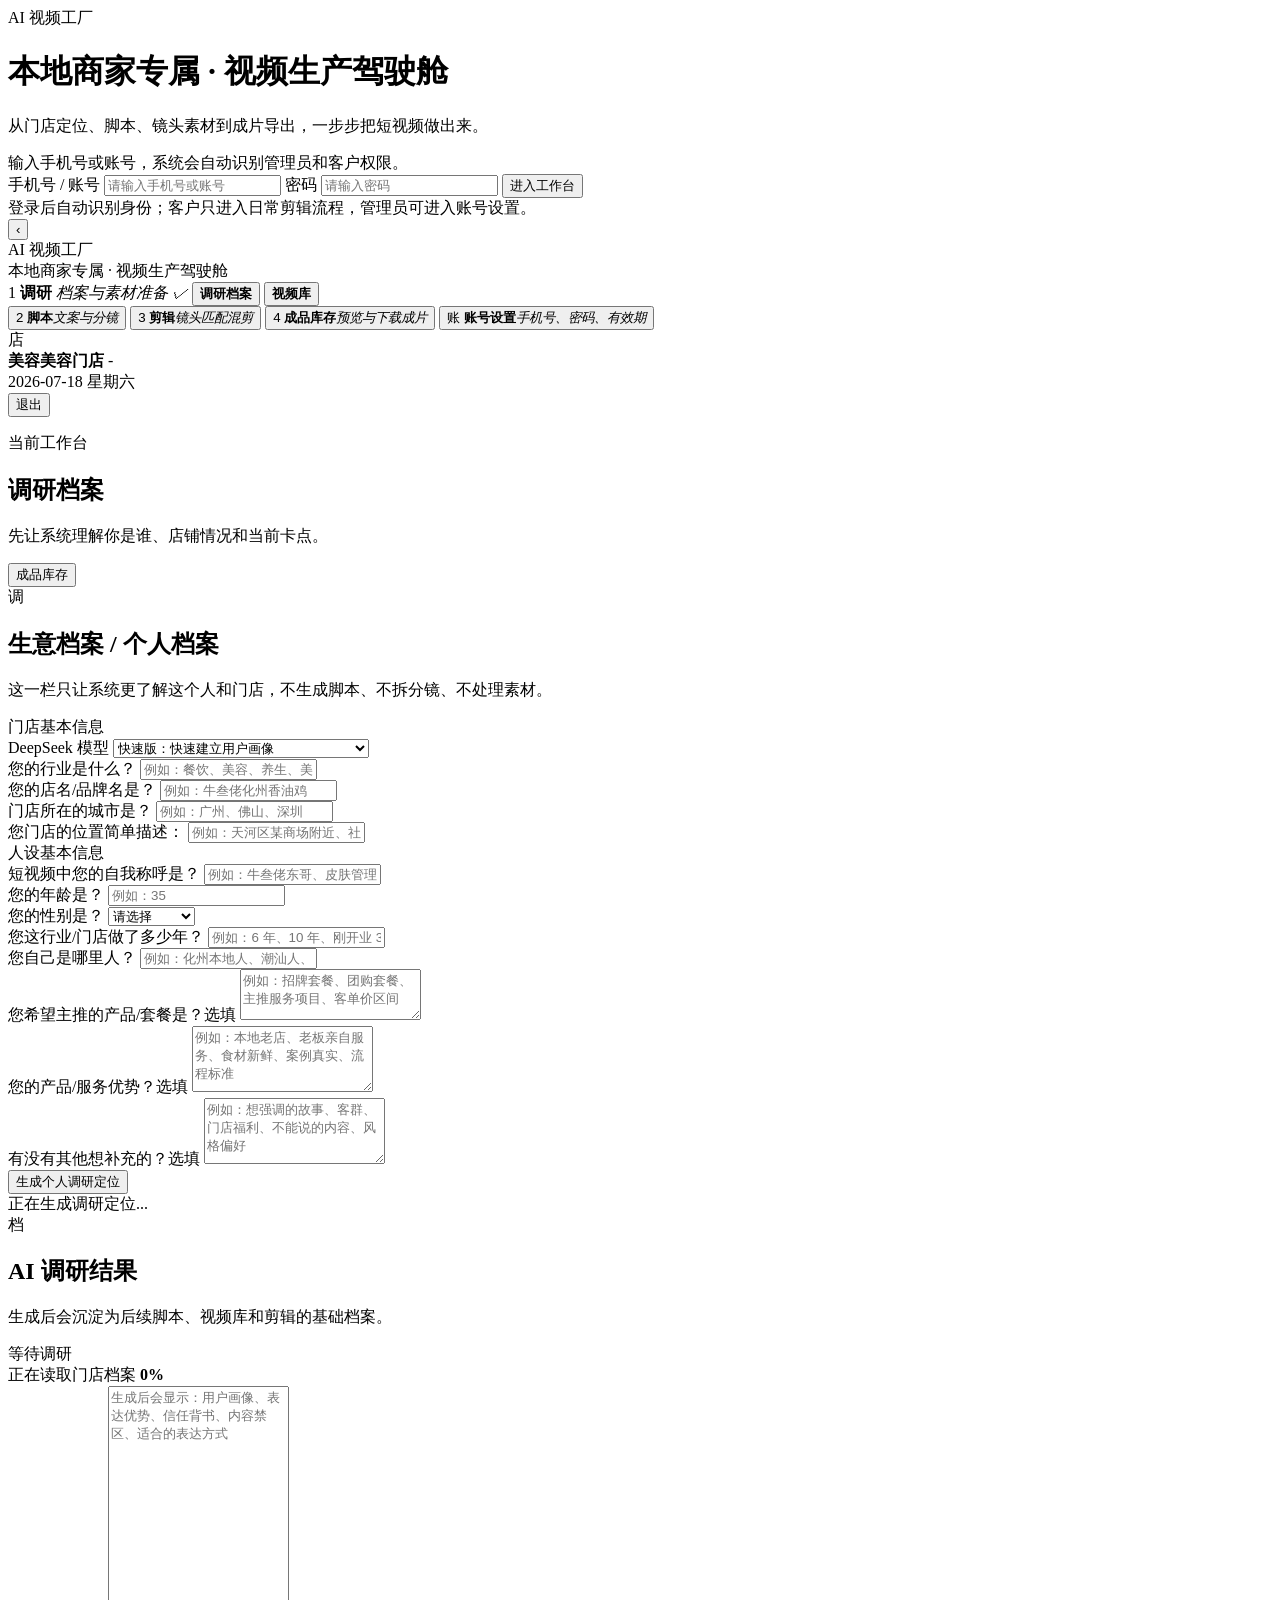
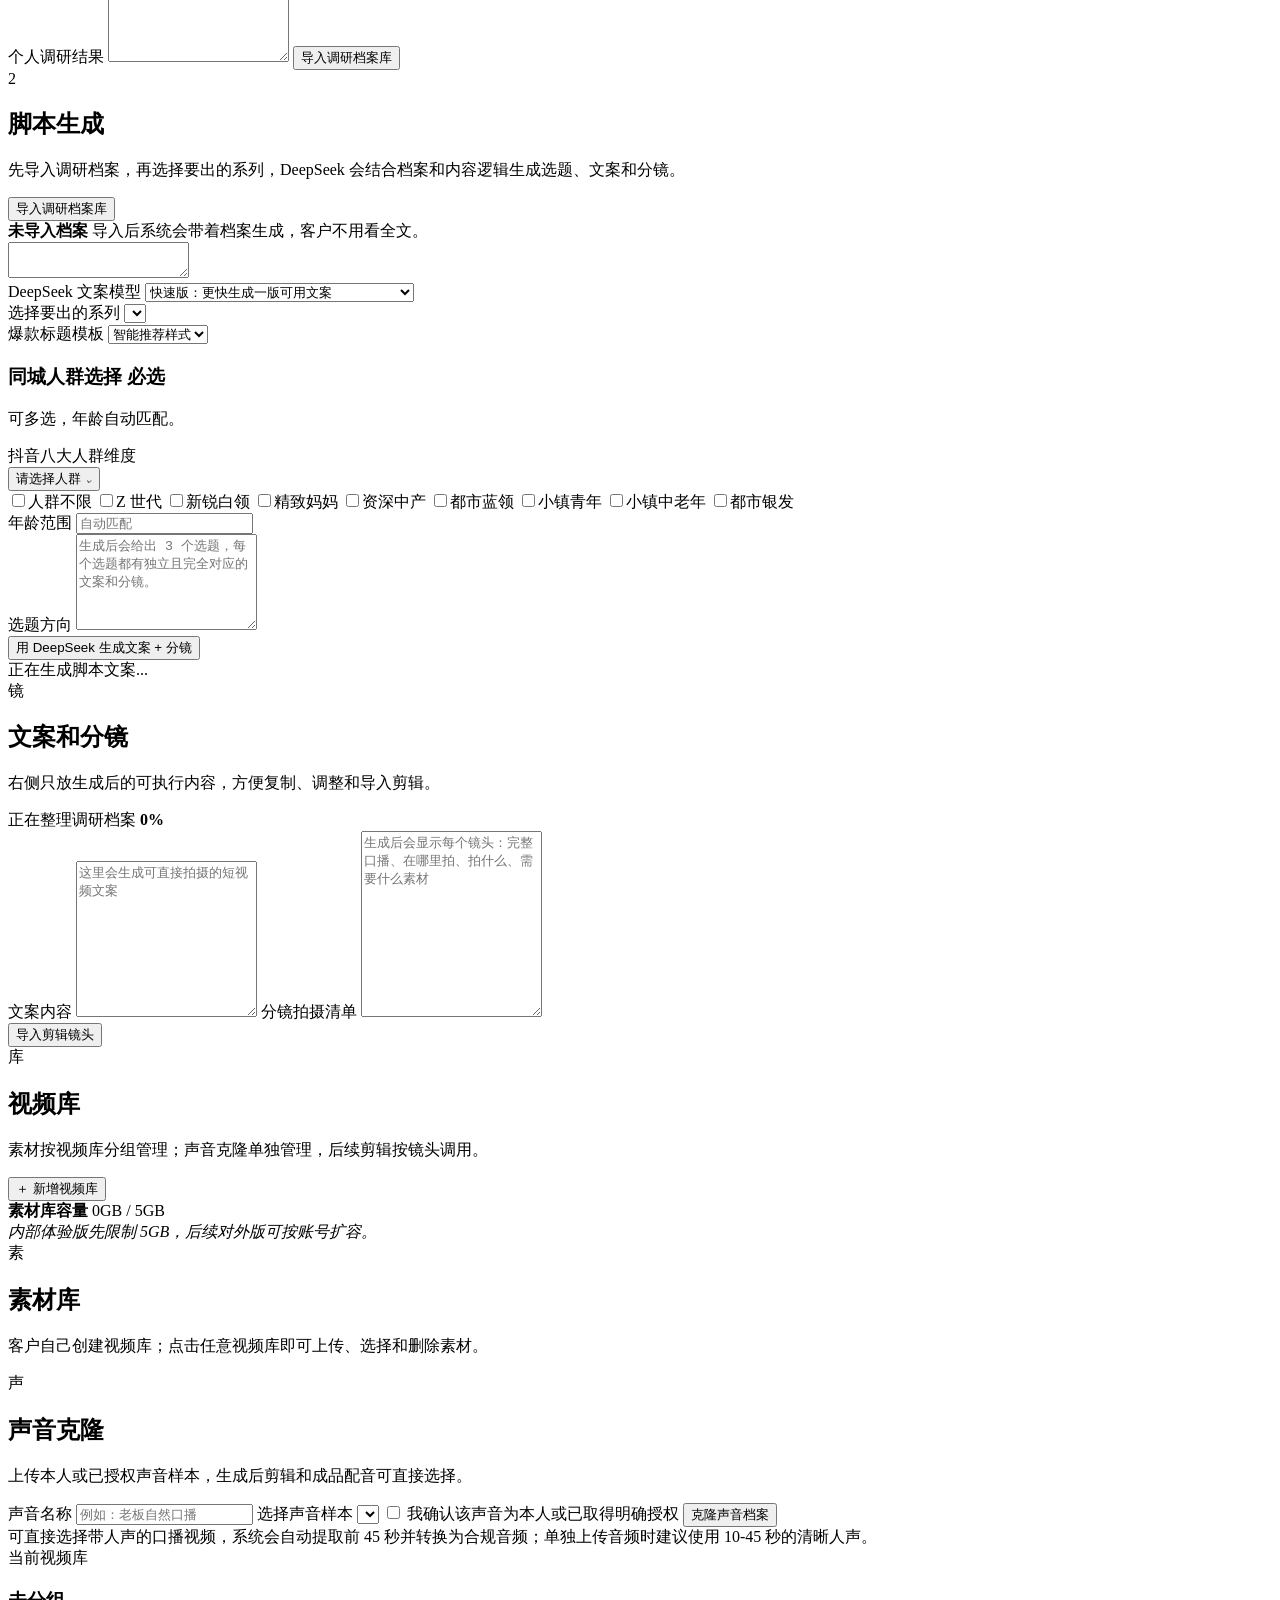
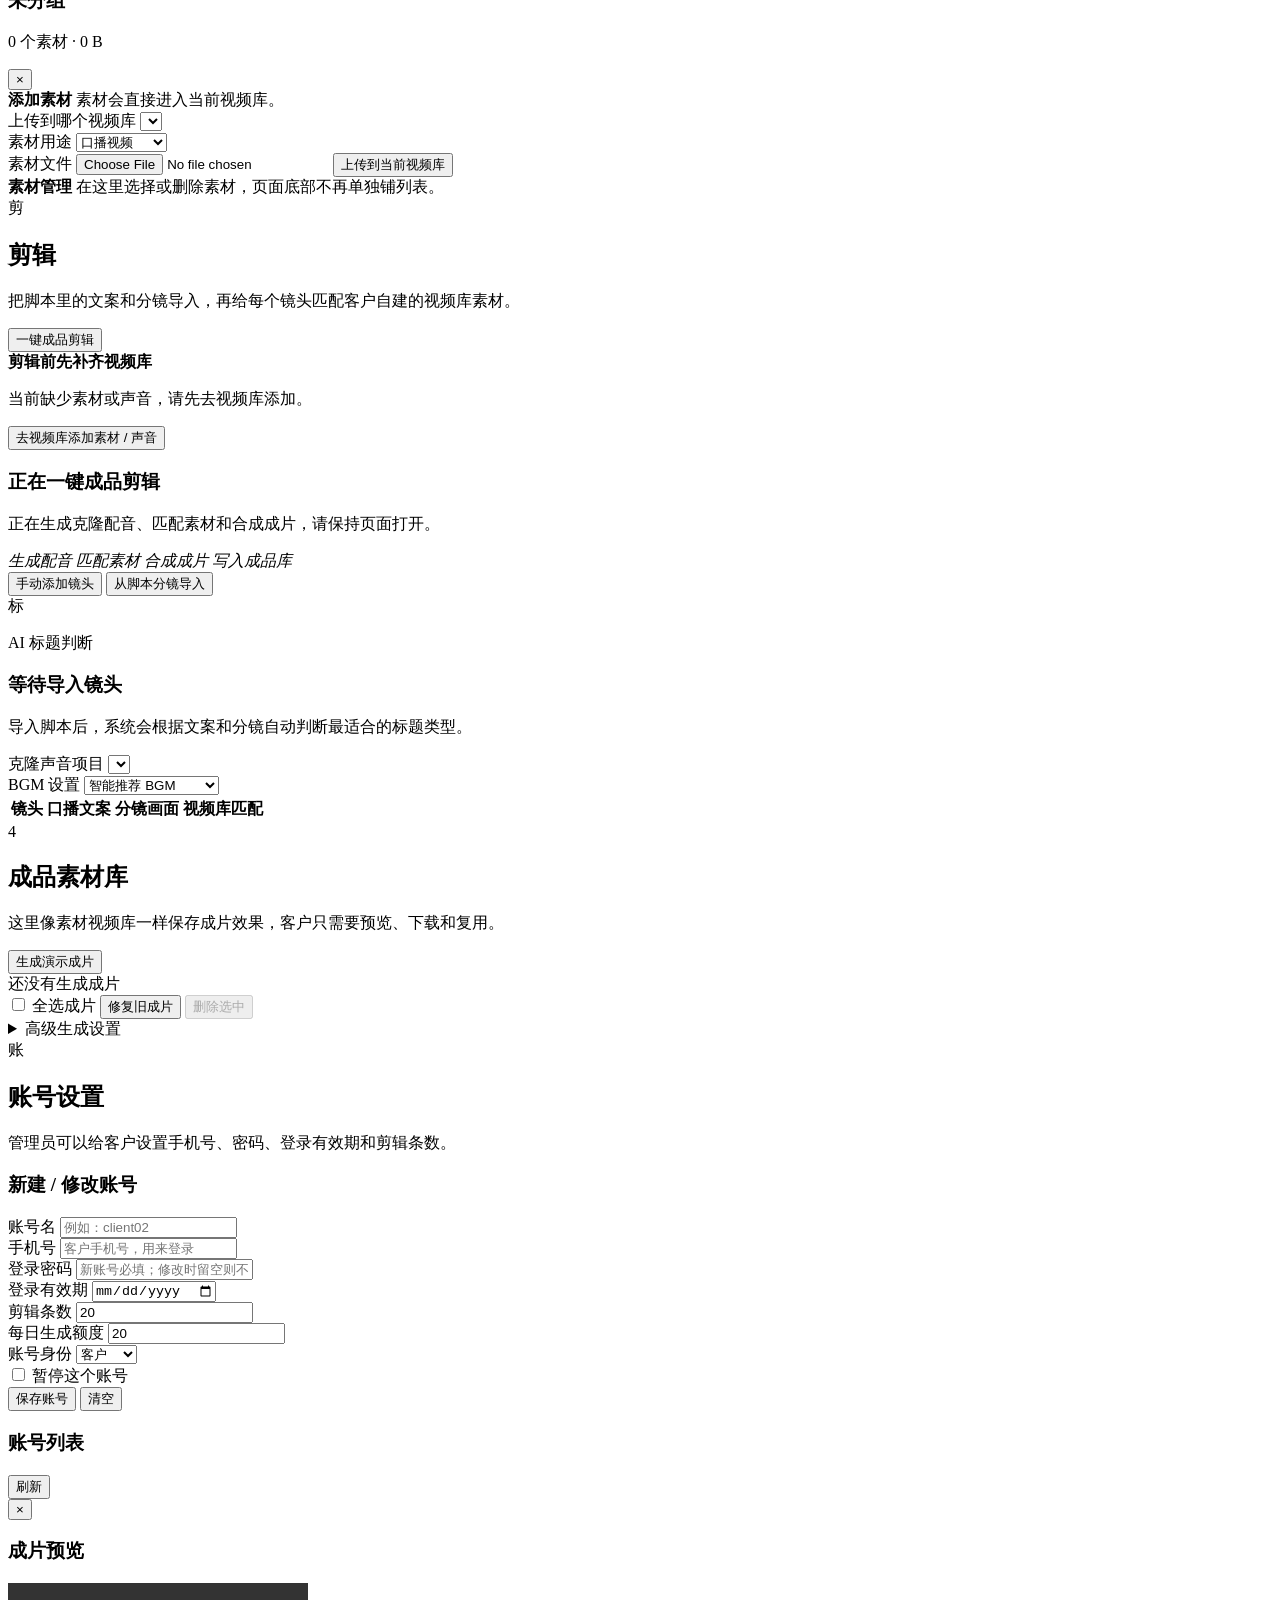
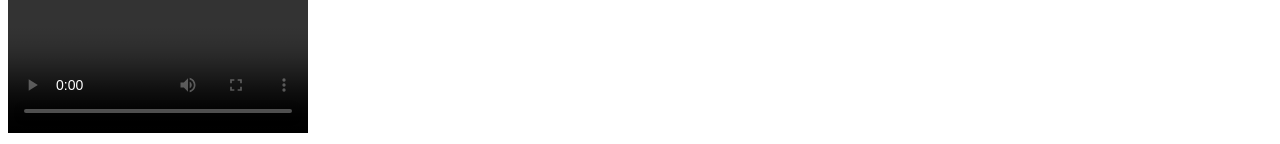
==== ai-video/index.html @ e6fe5979 "Move AI video tool to subfolder" ====
<!doctype html>
<html lang="zh-CN">
<head>
  <meta charset="utf-8" />
  <meta name="viewport" content="width=device-width, initial-scale=1" />
  <title>AI 视频工厂</title>
  <link rel="stylesheet" href="styles.css?v=20260729-content-flow-v1" />
</head>
<body>
  <div id="loginView" class="login-shell">
    <div class="login-art">
      <div class="login-card">
        <div class="brand-mark">AI 视频工厂</div>
        <h1>本地商家专属 · 视频生产驾驶舱</h1>
        <p>从门店定位、脚本、镜头素材到成片导出，一步步把短视频做出来。</p>
        <div class="login-role-note" id="loginRoleNote">输入手机号或账号，系统会自动识别管理员和客户权限。</div>
        <label>手机号 / 账号</label>
        <input id="loginUsername" autocomplete="off" placeholder="请输入手机号或账号" />
        <label>密码</label>
        <input id="loginPassword" type="password" autocomplete="off" placeholder="请输入密码" />
        <button id="loginBtn" class="primary full">进入工作台</button>
        <div id="loginError" class="error"></div>
        <div class="hint">登录后自动识别身份；客户只进入日常剪辑流程，管理员可进入账号设置。</div>
      </div>
    </div>
  </div>

  <div id="appView" class="app hidden">
    <aside class="sidebar" id="sidebar">
      <button id="sidebarToggle" class="sidebar-toggle" type="button" aria-label="收起侧边栏" aria-expanded="true">‹</button>
      <div class="brand-block">
        <div class="logo">AI 视频工厂</div>
        <div class="sub">本地商家专属 · 视频生产驾驶舱</div>
      </div>

      <nav class="side-flow">
        <div class="nav nav-combo active" data-tabs="researchTab libraryTab" title="调研与视频库">
          <span class="step-dot">1</span>
          <span class="nav-copy">
            <strong>调研</strong>
            <em>档案与素材准备</em>
          </span>
          <i class="step-check">✓</i>
          <span class="nav-segments" role="group" aria-label="调研阶段入口">
            <button class="nav-segment active" data-tab="researchTab" type="button">
              <b>调研档案</b>
            </button>
            <button class="nav-segment" data-tab="libraryTab" type="button">
              <b>视频库</b>
            </button>
          </span>
        </div>
        <button class="nav" data-tab="scriptTab" title="脚本生成">
          <span class="step-dot">2</span>
          <span class="nav-copy"><strong>脚本</strong><em>文案与分镜</em></span>
        </button>
        <button class="nav" data-tab="editorTab" title="剪辑">
          <span class="step-dot">3</span>
          <span class="nav-copy"><strong>剪辑</strong><em>镜头匹配混剪</em></span>
        </button>
        <button class="nav" data-tab="exportTab" title="成品库存">
          <span class="step-dot">4</span>
          <span class="nav-copy"><strong>成品库存</strong><em>预览与下载成片</em></span>
        </button>
        <button class="nav account-nav" data-tab="accountTab" title="账号设置">
          <span class="step-dot">账</span>
          <span class="nav-copy"><strong>账号设置</strong><em>手机号、密码、有效期</em></span>
        </button>
      </nav>

      <div class="store-card">
        <div class="store-icon">店</div>
        <div class="store-copy">
          <strong>美容美容门店</strong>
          <span id="accountName">-</span>
        </div>
      </div>
      <div class="today">2026-07-18 星期六</div>
      <button id="logoutBtn" class="ghost small">退出</button>
    </aside>

    <main class="main">
      <header class="topbar">
        <div>
          <p class="eyebrow">当前工作台</p>
          <h2 id="workspaceTitle">调研档案</h2>
          <p id="workspaceSubtitle" class="workspace-subtitle">先让系统理解你是谁、店铺情况和当前卡点。</p>
        </div>
        <button id="topExportBtn" class="outline-cta hidden">成品库存</button>
      </header>

      <section id="researchTab" class="tab active">
        <section class="dossier-grid">
          <div class="panel dossier-panel">
            <div class="panel-head">
              <span class="num">调</span>
              <div>
                <h2>生意档案 / 个人档案</h2>
                <p>这一栏只让系统更了解这个人和门店，不生成脚本、不拆分镜、不处理素材。</p>
              </div>
            </div>
            <div class="dossier-section-title">门店基本信息</div>
            <div class="form-row single-first">
              <div>
                <label>DeepSeek 模型</label>
                <select id="modelMode">
                  <option value="fast">快速版：快速建立用户画像</option>
                  <option value="thinking">思考版：深度分析人设、卡点和表达方向</option>
                </select>
              </div>
            </div>
            <div class="form-row">
              <div>
                <label>您的行业是什么？</label>
                <input id="storeIndustry" required placeholder="例如：餐饮、美容、养生、美甲美睫、酒旅" />
              </div>
              <div>
                <label>您的店名/品牌名是？</label>
                <input id="brandName" required placeholder="例如：牛叁佬化州香油鸡" />
              </div>
            </div>
            <div class="form-row">
              <div>
                <label>门店所在的城市是？</label>
                <input id="storeCity" required placeholder="例如：广州、佛山、深圳" />
              </div>
              <div>
                <label>您门店的位置简单描述：</label>
                <input id="storeLocation" required placeholder="例如：天河区某商场附近、社区底商、写字楼楼下" />
              </div>
            </div>
            <div class="dossier-section-title">人设基本信息</div>
            <div class="form-row">
              <div>
                <label>短视频中您的自我称呼是？</label>
                <input id="personaName" required placeholder="例如：牛叁佬东哥、皮肤管理小敏、老板娘阿芳" />
              </div>
              <div>
                <label>您的年龄是？</label>
                <input id="personaAge" required placeholder="例如：35" />
              </div>
            </div>
            <div class="form-row">
              <div>
                <label>您的性别是？</label>
                <select id="personaGender" required>
                  <option value="">请选择</option>
                  <option>男士</option>
                  <option>女士</option>
                  <option>不强调性别</option>
                </select>
              </div>
              <div>
                <label>您这行业/门店做了多少年？</label>
                <input id="businessYears" required placeholder="例如：6 年、10 年、刚开业 3 个月" />
              </div>
            </div>
            <div class="form-row">
              <div>
                <label>您自己是哪里人？</label>
                <input id="hometown" required placeholder="例如：化州本地人、潮汕人、湖南人" />
              </div>
              <div>
                <label>您希望主推的产品/套餐是？<span class="optional">选填</span></label>
                <textarea id="mainProduct" rows="3" placeholder="例如：招牌套餐、团购套餐、主推服务项目、客单价区间"></textarea>
              </div>
            </div>
            <div class="form-row">
              <div>
                <label>您的产品/服务优势？<span class="optional">选填</span></label>
                <textarea id="serviceAdvantage" rows="4" placeholder="例如：本地老店、老板亲自服务、食材新鲜、案例真实、流程标准"></textarea>
              </div>
              <div>
                <label>有没有其他想补充的？<span class="optional">选填</span></label>
                <textarea id="extraInfo" rows="4" placeholder="例如：想强调的故事、客群、门店福利、不能说的内容、风格偏好"></textarea>
              </div>
            </div>
            <button id="researchBtn" class="primary">生成个人调研定位</button>
            <div id="researchLoading" class="loading-line hidden"><span class="spinner"></span><span id="researchLoadingText">正在生成调研定位...</span></div>
          </div>
          <aside class="panel dossier-result-panel">
            <div class="panel-head">
              <span class="num">档</span>
              <div>
                <h2>AI 调研结果</h2>
                <p>生成后会沉淀为后续脚本、视频库和剪辑的基础档案。</p>
              </div>
            </div>
            <div id="modelBadge" class="model-badge">等待调研</div>
            <div id="researchProgress" class="generation-progress hidden" aria-live="polite">
              <div class="progress-head">
                <span id="researchProgressStep">正在读取门店档案</span>
                <strong id="researchProgressPercent">0%</strong>
              </div>
              <div class="progress-track"><div id="researchProgressBar" class="progress-bar"></div></div>
              <div id="researchProgressSteps" class="progress-steps"></div>
            </div>
            <label>个人调研结果</label>
            <textarea id="resultStrategy" rows="18" placeholder="生成后会显示：用户画像、表达优势、信任背书、内容禁区、适合的表达方式"></textarea>
            <button id="toScriptBtn" class="secondary">导入调研档案库</button>
          </aside>
        </section>
      </section>

      <section id="scriptTab" class="tab">
        <div class="workspace-grid script-workspace">
          <div class="panel script-config-panel">
            <div class="panel-head">
              <span class="num">2</span>
              <div>
                <h2>脚本生成</h2>
                <p>先导入调研档案，再选择要出的系列，DeepSeek 会结合档案和内容逻辑生成选题、文案和分镜。</p>
              </div>
            </div>
            <div class="dossier-mini">
              <button id="importDossierBtn" class="secondary">导入调研档案库</button>
              <div>
                <strong id="scriptDossierState">未导入档案</strong>
                <span>导入后系统会带着档案生成，客户不用看全文。</span>
              </div>
            </div>
            <textarea id="scriptDossier" class="hidden" readonly></textarea>
            <div class="form-row">
              <div>
                <label>DeepSeek 文案模型</label>
                <select id="scriptModelMode">
                  <option value="fast">快速版：更快生成一版可用文案</option>
                  <option value="thinking">思考版：深度思考人群、人性点和破圈选题</option>
                </select>
              </div>
              <div>
                <label>选择要出的系列</label>
                <select id="templateSelect"></select>
              </div>
            </div>
            <label>爆款标题模板</label>
            <select id="scriptTitleStyle">
              <option>智能推荐样式</option>
              <option>痛点钩子标题</option>
              <option>反差悬念标题</option>
              <option>数字清单标题</option>
              <option>同城场景标题</option>
              <option>避坑提醒标题</option>
              <option>结果承诺标题</option>
              <option>真实测评标题</option>
              <option>团购成交标题</option>
            </select>
            <p id="scriptTitleTemplateHint" class="field-hint title-template-hint"></p>
            <div class="template-tabs" id="templateTabs"></div>
            <div id="templatePreview" class="template-preview"></div>
            <div id="localTargetPanel" class="conditional-panel hidden">
              <h3>同城人群选择 <span class="optional">必选</span></h3>
              <p class="muted compact-hint">可多选，年龄自动匹配。</p>
              <div class="form-row">
                <div>
                  <label>抖音八大人群维度</label>
                  <input id="localAudienceSegment" type="hidden" />
                  <div id="localAudienceSelect" class="multi-select">
                    <button id="localAudienceToggle" class="multi-select-toggle" type="button" aria-expanded="false">
                      <span id="localAudienceSummary">请选择人群</span>
                      <i>⌄</i>
                    </button>
                    <div id="localAudienceSegmentGroup" class="multi-choice-grid multi-select-menu hidden">
                      <label class="choice-chip"><input type="checkbox" name="localAudienceSegmentOption" value="人群不限" />人群不限</label>
                      <label class="choice-chip"><input type="checkbox" name="localAudienceSegmentOption" value="Z 世代" />Z 世代</label>
                      <label class="choice-chip"><input type="checkbox" name="localAudienceSegmentOption" value="新锐白领" />新锐白领</label>
                      <label class="choice-chip"><input type="checkbox" name="localAudienceSegmentOption" value="精致妈妈" />精致妈妈</label>
                      <label class="choice-chip"><input type="checkbox" name="localAudienceSegmentOption" value="资深中产" />资深中产</label>
                      <label class="choice-chip"><input type="checkbox" name="localAudienceSegmentOption" value="都市蓝领" />都市蓝领</label>
                      <label class="choice-chip"><input type="checkbox" name="localAudienceSegmentOption" value="小镇青年" />小镇青年</label>
                      <label class="choice-chip"><input type="checkbox" name="localAudienceSegmentOption" value="小镇中老年" />小镇中老年</label>
                      <label class="choice-chip"><input type="checkbox" name="localAudienceSegmentOption" value="都市银发" />都市银发</label>
                    </div>
                  </div>
                </div>
                <div>
                  <label>年龄范围</label>
                  <input id="localAgeRange" readonly placeholder="自动匹配" />
                </div>
              </div>
            </div>
            <label>选题方向</label>
            <textarea id="scriptTopicIdeas" rows="6" readonly placeholder="生成后会给出 3 个选题，每个选题都有独立且完全对应的文案和分镜。"></textarea>
            <input id="resultTitle" type="hidden" />
            <input id="resultTags" type="hidden" />
            <div class="button-row">
              <button id="scriptBtn" class="primary">用 DeepSeek 生成文案 + 分镜</button>
            </div>
            <div id="scriptLoading" class="loading-line hidden"><span class="spinner"></span><span id="scriptLoadingText">正在生成脚本文案...</span></div>
          </div>
          <div class="panel script-output-panel">
            <div class="panel-head">
              <span class="num">镜</span>
              <div>
                <h2>文案和分镜</h2>
                <p>右侧只放生成后的可执行内容，方便复制、调整和导入剪辑。</p>
              </div>
              <div id="topicChoiceBar" class="topic-choice-bar hidden" aria-label="选用选题"></div>
            </div>
            <div id="scriptProgressPanel" class="generation-progress hidden" aria-live="polite">
              <div class="progress-head">
                <span id="scriptProgressStep">正在整理调研档案</span>
                <strong id="scriptProgressPercent">0%</strong>
              </div>
              <div class="progress-track"><div id="scriptProgressBar" class="progress-bar"></div></div>
              <div id="scriptProgressSteps" class="progress-steps"></div>
            </div>
            <label>文案内容</label>
            <textarea id="resultScript" rows="10" placeholder="这里会生成可直接拍摄的短视频文案"></textarea>
            <label>分镜拍摄清单</label>
            <textarea id="resultPrompts" rows="12" placeholder="生成后会显示每个镜头：完整口播、在哪里拍、拍什么、需要什么素材"></textarea>
            <div class="button-row">
              <button id="splitShotBtn" class="secondary">导入剪辑镜头</button>
            </div>
          </div>
        </div>
      </section>

      <section id="libraryTab" class="tab">
        <div class="library-shell">
          <div class="library-top-card">
            <div class="panel-head">
              <span class="num">库</span>
              <div>
                <h2>视频库</h2>
                <p>素材按视频库分组管理；声音克隆单独管理，后续剪辑按镜头调用。</p>
              </div>
              <button id="createAssetGroupBtn" class="primary panel-head-action" type="button">＋ 新增视频库</button>
            </div>
            <div class="quota-strip">
              <div>
                <strong>素材库容量</strong>
                <span id="assetQuotaText">0GB / 5GB</span>
              </div>
              <div class="quota-bar"><i id="assetQuotaBar"></i></div>
              <em id="assetQuotaHint">内部体验版先限制 5GB，后续对外版可按账号扩容。</em>
            </div>
          </div>

          <div class="library-two-columns">
            <div class="panel asset-library-panel">
              <div class="section-title compact-title">
                <span class="mini-icon">素</span>
                <div>
                  <h2>素材库</h2>
                  <p>客户自己创建视频库；点击任意视频库即可上传、选择和删除素材。</p>
                </div>
              </div>
              <div id="assetGroupGrid" class="asset-group-grid"></div>
            </div>

            <aside class="panel voice-clone-panel">
              <div class="section-title compact-title">
                <span class="mini-icon">声</span>
                <div>
                  <h2>声音克隆</h2>
                  <p>上传本人或已授权声音样本，生成后剪辑和成品配音可直接选择。</p>
                </div>
              </div>
              <div class="voice-form">
                <label>声音名称</label>
                <input id="voiceName" placeholder="例如：老板自然口播" />
                <label>选择声音样本</label>
                <select id="voiceSampleSelect"></select>
                <label class="checkline">
                  <input id="voiceConsent" type="checkbox" />
                  我确认该声音为本人或已取得明确授权
                </label>
                <button id="createVoiceBtn" class="secondary">克隆声音档案</button>
              </div>
              <div class="voice-tip">
                可直接选择带人声的口播视频，系统会自动提取前 45 秒并转换为合规音频；单独上传音频时建议使用 10-45 秒的清晰人声。
              </div>
              <div id="voiceList" class="voice-list"></div>
            </aside>
          </div>

          <div id="assetGroupModal" class="library-modal hidden" aria-hidden="true">
            <div class="library-modal-backdrop" data-close-asset-modal></div>
            <div class="library-modal-card">
              <div class="library-modal-head">
                <div>
                  <span class="eyebrow">当前视频库</span>
                  <h3 id="assetModalTitle">未分组</h3>
                  <p id="assetModalMeta">0 个素材 · 0 B</p>
                </div>
                <button class="icon-btn" type="button" data-close-asset-modal>×</button>
              </div>
              <div class="upload-panel in-modal">
                <div class="upload-panel-head">
                  <strong>添加素材</strong>
                  <span id="assetUploadHint">素材会直接进入当前视频库。</span>
                </div>
                <div class="form-row">
                  <div>
                    <label>上传到哪个视频库</label>
                    <select id="assetLibrarySelect"></select>
                  </div>
                  <div>
                    <label>素材用途</label>
                    <select id="assetType">
                      <option value="talking_head">口播视频</option>
                      <option value="scene">门店环境</option>
                      <option value="process">项目过程</option>
                      <option value="feedback">顾客反馈</option>
                      <option value="product">产品/团购图</option>
                      <option value="voice_sample">声音样本</option>
                      <option value="bgm">BGM 音乐</option>
                    </select>
                  </div>
                </div>
                <label>素材文件</label>
                <input id="assetFile" type="file" />
                <button id="uploadAssetBtn" class="primary">上传到当前视频库</button>
              </div>
              <div class="library-modal-subhead">
                <strong>素材管理</strong>
                <span>在这里选择或删除素材，页面底部不再单独铺列表。</span>
              </div>
              <div id="assetList" class="library-modal-list"></div>
            </div>
          </div>
        </div>
      </section>

      <section id="editorTab" class="tab">
        <div class="workspace-grid one-column">
          <div class="panel wide-panel">
            <div class="panel-head">
              <span class="num">剪</span>
              <div>
                <h2>剪辑</h2>
                <p>把脚本里的文案和分镜导入，再给每个镜头匹配客户自建的视频库素材。</p>
              </div>
              <button id="oneClickEditBtn" class="primary panel-head-action" type="button">一键成品剪辑</button>
            </div>
            <div id="editorMaterialNotice" class="editor-notice hidden">
              <div>
                <strong>剪辑前先补齐视频库</strong>
                <p id="editorMaterialNoticeText">当前缺少素材或声音，请先去视频库添加。</p>
              </div>
              <button id="editorGoLibraryBtn" class="secondary" type="button">去视频库添加素材 / 声音</button>
            </div>
            <div id="editProgressOverlay" class="edit-progress-overlay hidden" aria-live="polite">
              <div class="edit-loader">
                <span></span>
                <span></span>
                <span></span>
              </div>
              <div>
                <h3>正在一键成品剪辑</h3>
                <p id="editProgressText">正在生成克隆配音、匹配素材和合成成片，请保持页面打开。</p>
                <div class="edit-progress-track"><i id="editProgressBar"></i></div>
                <div id="editProgressSteps" class="edit-progress-steps">
                  <em>生成配音</em>
                  <em>匹配素材</em>
                  <em>合成成片</em>
                  <em>写入成品库</em>
                </div>
              </div>
            </div>
            <div class="button-row top-actions">
              <button id="addShotBtn" class="secondary">手动添加镜头</button>
              <button id="autoMatchBtn" class="secondary">从脚本分镜导入</button>
            </div>
            <div class="editor-quick-settings">
              <div class="smart-title-card">
                <span class="smart-title-icon">标</span>
                <div>
                  <p class="eyebrow">AI 标题判断</p>
                  <h3 id="editorRecommendedTitleStyle">等待导入镜头</h3>
                  <p id="editorTitleTemplateHint" class="field-hint title-template-hint">导入脚本后，系统会根据文案和分镜自动判断最适合的标题类型。</p>
                </div>
              </div>
              <div class="editor-audio-bar">
                <div>
                  <label>克隆声音项目</label>
                  <select id="editorVoiceSelect"></select>
                </div>
                <div>
                  <label>BGM 设置</label>
                  <select id="editorBgmMode">
                    <option>智能推荐 BGM</option>
                    <option>不用 BGM</option>
                    <option>常用BGM-轻快种草</option>
                    <option>常用BGM-温柔口播</option>
                    <option>常用BGM-高级氛围</option>
                    <option>常用BGM-同城生活</option>
                    <option>常用BGM-团购促单</option>
                    <option>常用BGM-舒缓信任</option>
                  </select>
                </div>
              </div>
            </div>
            <div class="shot-table-wrap">
              <table class="shot-table">
                <colgroup>
                  <col class="shot-col-index" />
                  <col class="shot-col-copy" />
                  <col class="shot-col-visual" />
                  <col class="shot-col-material" />
                </colgroup>
                <thead>
                  <tr>
                    <th>镜头</th>
                    <th>口播文案</th>
                    <th>分镜画面</th>
                    <th>视频库匹配</th>
                  </tr>
                </thead>
                <tbody id="shotTableBody"></tbody>
              </table>
            </div>
          </div>
        </div>
      </section>

      <section id="exportTab" class="tab">
        <div class="workspace-grid one-column">
          <div class="panel wide-panel finished-library-panel">
            <div class="panel-head">
              <span class="num">4</span>
              <div>
                <h2>成品素材库</h2>
                <p>这里像素材视频库一样保存成片效果，客户只需要预览、下载和复用。</p>
              </div>
              <button id="videoBtn" class="primary panel-head-action">生成演示成片</button>
            </div>
            <div class="export-control-row">
              <div id="exportStatus" class="export-status is-idle">还没有生成成片</div>
              <div class="finished-library-toolbar">
                <label class="finished-select-all">
                  <input id="selectAllFinishedJobs" type="checkbox">
                  <span>全选成片</span>
                </label>
                <button id="migrateLegacyOutputsBtn" class="secondary" type="button">修复旧成片</button>
                <button id="deleteFinishedSelectedBtn" class="secondary danger" type="button" disabled>删除选中</button>
              </div>
            </div>
            <div id="latestExport" class="finished-video-grid"></div>
            <details class="export-advanced">
              <summary>高级生成设置</summary>
              <div class="export-advanced-grid">
                <div>
                  <label>选择声音</label>
                  <select id="ttsVoiceSelect"></select>
                </div>
                <div>
                  <label>生成条数</label>
                  <select id="renderCount">
                    <option value="1">1 条</option>
                    <option value="2">2 条</option>
                    <option value="3">3 条</option>
                    <option value="5">5 条</option>
                  </select>
                </div>
                <div>
                  <label>BGM 设置</label>
                  <select id="bgmMode">
                    <option>智能推荐 BGM</option>
                    <option>不用 BGM</option>
                    <option>常用BGM-轻快种草</option>
                    <option>常用BGM-温柔口播</option>
                    <option>常用BGM-高级氛围</option>
                    <option>常用BGM-同城生活</option>
                    <option>常用BGM-团购促单</option>
                    <option>常用BGM-舒缓信任</option>
                  </select>
                </div>
                <div>
                  <label>标题样式</label>
                  <select id="titleStyle">
                    <option>智能推荐样式</option>
                    <option>不要标题</option>
                    <option>痛点钩子标题</option>
                    <option>反差悬念标题</option>
                    <option>数字清单标题</option>
                    <option>同城场景标题</option>
                    <option>避坑提醒标题</option>
                    <option>结果承诺标题</option>
                    <option>真实测评标题</option>
                    <option>团购成交标题</option>
                  </select>
                  <p id="titleTemplateHint" class="field-hint title-template-hint"></p>
                </div>
                <div class="hidden">
                  <select id="subtitleStyle">
                    <option>玫红高亮字幕</option>
                  </select>
                </div>
              </div>
              <label>配音文本</label>
              <textarea id="ttsText" rows="5" placeholder="脚本生成后会自动填入"></textarea>
              <button id="ttsBtn" class="secondary">生成配音</button>
              <label>视频标题</label>
              <input id="videoTitle" placeholder="脚本标题会自动填入" />
              <label>视频脚本</label>
              <textarea id="videoScript" rows="5" placeholder="用于成片合成"></textarea>
            </details>
          </div>
        </div>
      </section>

      <section id="accountTab" class="tab">
        <div class="workspace-grid one-column">
          <div class="panel wide-panel account-panel">
            <div class="panel-head">
              <span class="num">账</span>
              <div>
                <h2>账号设置</h2>
                <p>管理员可以给客户设置手机号、密码、登录有效期和剪辑条数。</p>
              </div>
            </div>

            <div id="accountSelfCard" class="account-self-card"></div>

            <div id="accountAdminArea" class="account-admin-area hidden">
              <div class="account-layout">
                <div class="account-form">
                  <h3>新建 / 修改账号</h3>
                  <input id="accountEditingId" type="hidden" />
                  <div class="form-row">
                    <div>
                      <label>账号名</label>
                      <input id="accountUsername" placeholder="例如：client02" />
                    </div>
                    <div>
                      <label>手机号</label>
                      <input id="accountPhone" inputmode="tel" placeholder="客户手机号，用来登录" />
                    </div>
                  </div>
                  <div class="form-row">
                    <div>
                      <label>登录密码</label>
                      <input id="accountPassword" type="password" placeholder="新账号必填；修改时留空则不改密码" />
                    </div>
                    <div>
                      <label>登录有效期</label>
                      <input id="accountExpiresAt" type="date" />
                    </div>
                  </div>
                  <div class="form-row">
                    <div>
                      <label>剪辑条数</label>
                      <input id="accountClipQuota" type="number" min="0" step="1" value="20" />
                    </div>
                    <div>
                      <label>每日生成额度</label>
                      <input id="accountQuotaDaily" type="number" min="0" step="1" value="20" />
                    </div>
                  </div>
                  <div class="form-row">
                    <div>
                      <label>账号身份</label>
                      <select id="accountRole">
                        <option value="customer">客户</option>
                        <option value="admin">管理员</option>
                      </select>
                    </div>
                    <label class="account-check">
                      <input id="accountDisabled" type="checkbox" />
                      <span>暂停这个账号</span>
                    </label>
                  </div>
                  <div class="button-row">
                    <button id="saveAccountBtn" class="primary" type="button">保存账号</button>
                    <button id="resetAccountFormBtn" class="ghost" type="button">清空</button>
                  </div>
                  <div id="accountError" class="error"></div>
                </div>

                <div class="account-list-panel">
                  <div class="account-list-head">
                    <h3>账号列表</h3>
                    <button id="refreshAccountsBtn" class="ghost small" type="button">刷新</button>
                  </div>
                  <div id="accountList" class="account-list"></div>
                </div>
              </div>
            </div>
          </div>
        </div>
      </section>
    </main>
  </div>

  <div id="finishedPreviewModal" class="finished-preview-modal hidden">
    <div class="finished-preview-backdrop" data-close-finished-preview></div>
    <div class="finished-preview-dialog">
      <button class="modal-close" type="button" data-close-finished-preview>×</button>
      <h3 id="finishedPreviewTitle">成片预览</h3>
      <video id="finishedPreviewVideo" controls playsinline></video>
    </div>
  </div>

  <div id="toast" class="toast hidden"></div>
  <script src="config.js?v=20260728-secure-output"></script>
  <script src="app.js?v=20260729-content-flow-v1"></script>
</body>
</html>
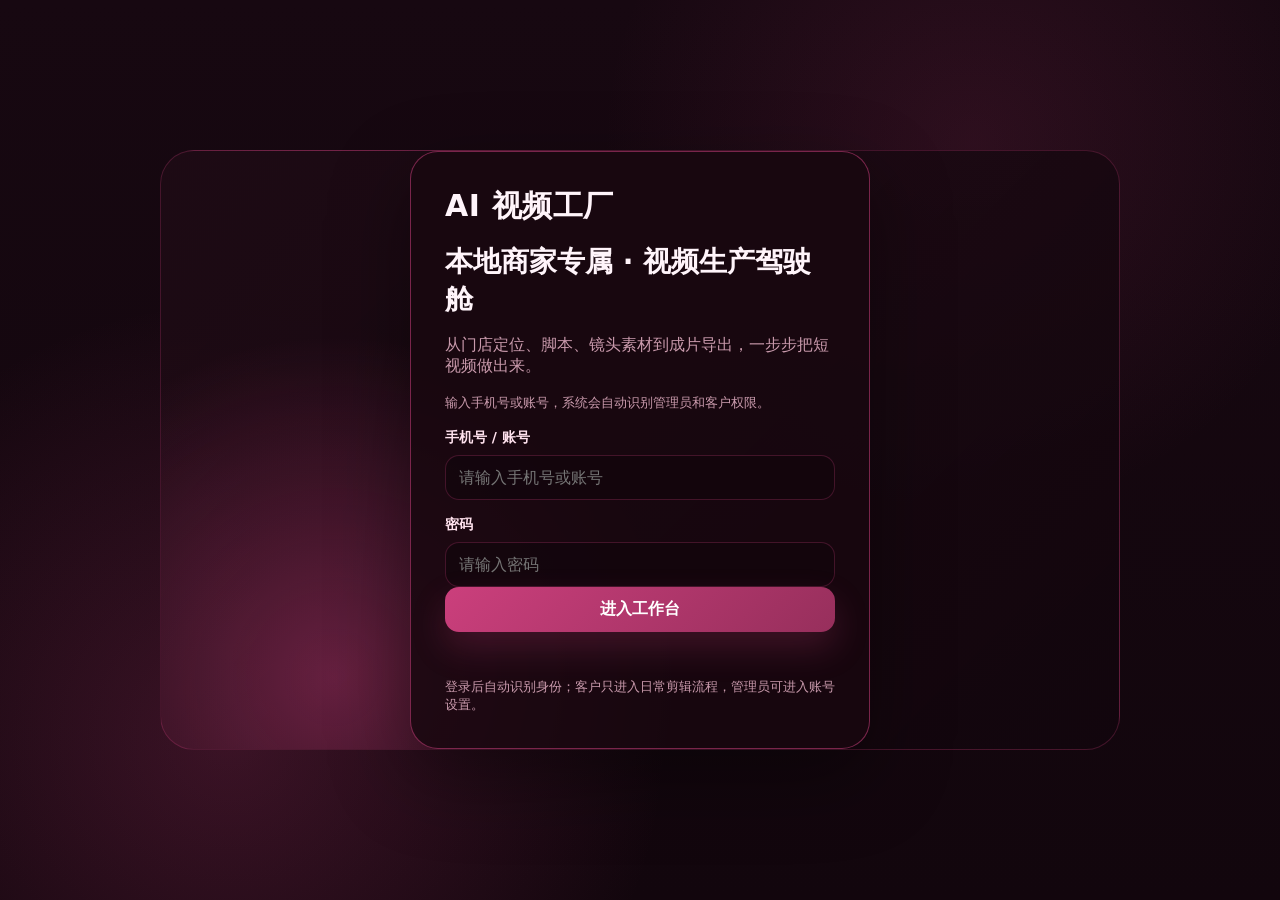
==== commit 0e407c39: "发布手机版 UI 方案 1" ====
--- a/ai-video/index.html
+++ b/ai-video/index.html
@@ -4,7 +4,7 @@
   <meta charset="utf-8" />
   <meta name="viewport" content="width=device-width, initial-scale=1" />
   <title>AI 视频工厂</title>
-  <link rel="stylesheet" href="styles.css?v=20260729-content-flow-v1" />
+  <link rel="stylesheet" href="styles.css?v=20260807-mobile-option-1" />
 </head>
 <body>
   <div id="loginView" class="login-shell">
@@ -26,6 +26,26 @@
   </div>
 
   <div id="appView" class="app hidden">
+    <header class="mobile-appbar" aria-label="手机端工作台导航">
+      <div class="mobile-appbar-row">
+        <strong>AI 视频工厂</strong>
+        <div class="mobile-appbar-actions">
+          <span id="mobileStepStatus">1/4 调研</span>
+          <button id="mobileMenuBtn" class="mobile-menu-button" type="button" aria-expanded="false" aria-controls="mobileMoreMenu">更多</button>
+        </div>
+      </div>
+      <nav class="mobile-step-nav" aria-label="制作流程">
+        <button class="mobile-step active" type="button" data-mobile-tab="researchTab"><b>1</b><span>调研</span></button>
+        <button class="mobile-step" type="button" data-mobile-tab="scriptTab"><b>2</b><span>脚本</span></button>
+        <button class="mobile-step" type="button" data-mobile-tab="editorTab"><b>3</b><span>剪辑</span></button>
+        <button class="mobile-step" type="button" data-mobile-tab="exportTab"><b>4</b><span>成品</span></button>
+      </nav>
+      <div id="mobileMoreMenu" class="mobile-more-menu hidden">
+        <button type="button" data-mobile-tab="libraryTab">视频库与声音</button>
+        <button type="button" data-mobile-tab="accountTab">账号设置</button>
+        <button id="mobileLogoutBtn" type="button">退出登录</button>
+      </div>
+    </header>
     <aside class="sidebar" id="sidebar">
       <button id="sidebarToggle" class="sidebar-toggle" type="button" aria-label="收起侧边栏" aria-expanded="true">‹</button>
       <div class="brand-block">
@@ -279,7 +299,7 @@
                 </div>
               </div>
             </div>
-            <label>选题方向</label>
+            <label class="desktop-topic-summary">选题方向</label>
             <textarea id="scriptTopicIdeas" rows="6" readonly placeholder="生成后会给出 3 个选题，每个选题都有独立且完全对应的文案和分镜。"></textarea>
             <input id="resultTitle" type="hidden" />
             <input id="resultTags" type="hidden" />
@@ -295,8 +315,8 @@
                 <h2>文案和分镜</h2>
                 <p>右侧只放生成后的可执行内容，方便复制、调整和导入剪辑。</p>
               </div>
-              <div id="topicChoiceBar" class="topic-choice-bar hidden" aria-label="选用选题"></div>
-            </div>
+            </div>
+            <div id="topicChoiceBar" class="topic-choice-bar hidden" aria-label="选用选题"></div>
             <div id="scriptProgressPanel" class="generation-progress hidden" aria-live="polite">
               <div class="progress-head">
                 <span id="scriptProgressStep">正在整理调研档案</span>
@@ -449,7 +469,7 @@
               </div>
               <div>
                 <h3>正在一键成品剪辑</h3>
-                <p id="editProgressText">正在生成克隆配音、匹配素材和合成成片，请保持页面打开。</p>
+                <p id="editProgressText">正在生成克隆配音并提交后台任务，切换页面不会中断剪辑。</p>
                 <div class="edit-progress-track"><i id="editProgressBar"></i></div>
                 <div id="editProgressSteps" class="edit-progress-steps">
                   <em>生成配音</em>
@@ -682,6 +702,10 @@
         </div>
       </section>
     </main>
+    <footer id="mobileActionDock" class="mobile-action-dock">
+      <button id="mobilePrimaryAction" class="mobile-primary-action" type="button">生成个人调研</button>
+      <button id="mobileSecondaryAction" class="mobile-secondary-action" type="button">更多</button>
+    </footer>
   </div>
 
   <div id="finishedPreviewModal" class="finished-preview-modal hidden">
@@ -695,6 +719,6 @@
 
   <div id="toast" class="toast hidden"></div>
   <script src="config.js?v=20260728-secure-output"></script>
-  <script src="app.js?v=20260729-content-flow-v1"></script>
+  <script src="app.js?v=20260807-mobile-option-1"></script>
 </body>
 </html>
--- a/ai-video/styles.css
+++ b/ai-video/styles.css
@@ -0,0 +1,3362 @@
+:root {
+  --bg: #16070f;
+  --bg-2: #200c16;
+  --panel: rgba(48, 15, 30, 0.68);
+  --panel-solid: #2b0e1d;
+  --panel-soft: rgba(79, 25, 49, 0.45);
+  --line: rgba(203, 63, 124, 0.26);
+  --line-strong: rgba(203, 63, 124, 0.55);
+  --text: #fff4fa;
+  --muted: #c99aac;
+  --soft: #8e6a79;
+  --primary: #cb3f7c;
+  --primary-2: #972f5c;
+  --primary-3: #8e2d58;
+  --danger: #ff5d88;
+  --success: #71ce75;
+  --gold: #ffd58a;
+}
+
+* { box-sizing: border-box; }
+
+body {
+  margin: 0;
+  min-height: 100vh;
+  color: var(--text);
+  font-family: "Microsoft YaHei", "PingFang SC", "Segoe UI", system-ui, sans-serif;
+  background:
+    radial-gradient(circle at 18% 82%, rgba(203, 63, 124, .22), transparent 34%),
+    radial-gradient(circle at 76% 16%, rgba(151, 47, 92, .18), transparent 30%),
+    linear-gradient(180deg, #170811 0%, #12060d 100%);
+}
+
+button, input, textarea, select {
+  font: inherit;
+}
+
+.hidden { display: none !important; }
+
+.login-shell {
+  min-height: 100vh;
+  display: grid;
+  place-items: center;
+  padding: 24px;
+}
+
+.login-art {
+  width: min(960px, 100%);
+  min-height: 560px;
+  display: grid;
+  place-items: center;
+  border-radius: 34px;
+  border: 1px solid var(--line);
+  background:
+    radial-gradient(circle at 18% 88%, rgba(203, 63, 124, .42), transparent 36%),
+    linear-gradient(135deg, rgba(32, 12, 22, .78), rgba(18, 6, 13, .92));
+}
+
+.login-card {
+  width: min(460px, calc(100% - 32px));
+  border: 1px solid var(--line-strong);
+  border-radius: 28px;
+  background: rgba(24, 7, 15, .88);
+  padding: 34px;
+  box-shadow: 0 28px 80px rgba(0, 0, 0, .38);
+}
+
+.brand-mark,
+.logo {
+  font-size: 30px;
+  font-weight: 900;
+  letter-spacing: .02em;
+}
+
+.login-card h1 {
+  margin: 16px 0 8px;
+  font-size: 28px;
+}
+
+.login-card p,
+.hint,
+.sub,
+.muted,
+.panel-head p {
+  color: var(--muted);
+}
+
+.login-mode-tabs {
+  display: grid;
+  grid-template-columns: 1fr 1fr;
+  gap: 8px;
+  margin: 22px 0 12px;
+  padding: 4px;
+  border: 1px solid var(--line);
+  border-radius: 14px;
+  background: rgba(18, 6, 13, .72);
+}
+
+.login-mode-tabs button {
+  min-height: 42px;
+  border: 0;
+  border-radius: 10px;
+  background: transparent;
+  color: var(--muted);
+  font-weight: 800;
+  cursor: pointer;
+}
+
+.login-mode-tabs button.active {
+  background: linear-gradient(135deg, var(--accent), var(--accent-strong));
+  color: #fff;
+  box-shadow: 0 10px 22px rgba(203, 63, 124, .24);
+}
+
+.login-role-note {
+  min-height: 20px;
+  color: var(--muted);
+  font-size: 13px;
+  line-height: 1.5;
+}
+
+label {
+  display: block;
+  margin: 16px 0 8px;
+  color: #ffe2ee;
+  font-size: 14px;
+  font-weight: 700;
+}
+
+.optional {
+  margin-left: 6px;
+  color: var(--muted);
+  font-size: 12px;
+  font-weight: 600;
+}
+
+input,
+textarea,
+select {
+  width: 100%;
+  border: 1px solid var(--line);
+  background: rgba(18, 6, 13, .74);
+  color: var(--text);
+  border-radius: 14px;
+  padding: 12px 13px;
+  outline: none;
+}
+
+textarea {
+  resize: vertical;
+  line-height: 1.65;
+}
+
+input:focus,
+textarea:focus,
+select:focus {
+  border-color: var(--primary);
+  box-shadow: 0 0 0 3px rgba(203, 63, 124, .15);
+}
+
+input.field-missing,
+textarea.field-missing,
+select.field-missing {
+  border-color: #ff5d93;
+  box-shadow: 0 0 0 4px rgba(255, 93, 147, .16);
+}
+
+button {
+  border: 0;
+  color: white;
+  cursor: pointer;
+  transition: .18s ease;
+}
+
+button:hover { filter: brightness(1.08); }
+
+.primary {
+  border-radius: 14px;
+  padding: 12px 18px;
+  font-weight: 900;
+  background: linear-gradient(135deg, var(--primary), var(--primary-2));
+  box-shadow: 0 16px 34px rgba(203, 63, 124, .22);
+}
+
+.secondary,
+.ghost,
+.outline-cta {
+  border: 1px solid var(--line);
+  border-radius: 14px;
+  padding: 12px 18px;
+  color: #ffd9e7;
+  background: rgba(255, 255, 255, .035);
+}
+
+.full { width: 100%; }
+.small { padding: 9px 12px; margin-top: 12px; }
+.error { min-height: 20px; margin-top: 12px; color: var(--danger); }
+.hint { margin-top: 14px; font-size: 13px; }
+
+.app {
+  min-height: 100vh;
+  display: grid;
+  grid-template-columns: 280px 1fr;
+  transition: grid-template-columns .22s ease;
+}
+
+.app.sidebar-collapsed {
+  grid-template-columns: 92px 1fr;
+}
+
+.sidebar {
+  position: sticky;
+  top: 0;
+  height: 100vh;
+  padding: 36px 24px 24px;
+  border-right: 1px solid var(--line);
+  background: rgba(18, 6, 13, .84);
+  display: flex;
+  flex-direction: column;
+  transition: padding .22s ease, width .22s ease;
+}
+
+.sidebar-toggle {
+  position: absolute;
+  top: 28px;
+  right: -17px;
+  z-index: 5;
+  width: 34px;
+  height: 34px;
+  display: grid;
+  place-items: center;
+  border: 1px solid var(--line-strong);
+  border-radius: 50%;
+  color: #ffd9e7;
+  background: #2b0e1d;
+  box-shadow: 0 12px 32px rgba(0, 0, 0, .30);
+  font-size: 24px;
+  line-height: 1;
+}
+
+.brand-block {
+  min-height: 68px;
+  transition: opacity .18s ease, transform .18s ease;
+}
+
+.sub {
+  margin-top: 8px;
+  line-height: 1.5;
+}
+
+.side-flow {
+  position: relative;
+  display: grid;
+  gap: 16px;
+  margin-top: 42px;
+}
+
+.side-flow::before {
+  content: "";
+  position: absolute;
+  left: 30px;
+  top: 42px;
+  bottom: 42px;
+  width: 2px;
+  background: rgba(203, 63, 124, .26);
+}
+
+.nav {
+  position: relative;
+  width: 100%;
+  min-height: 76px;
+  display: grid;
+  grid-template-columns: 48px 1fr 22px;
+  align-items: center;
+  gap: 12px;
+  text-align: left;
+  margin: 0;
+  padding: 12px;
+  border: 1px solid transparent;
+  border-radius: 18px;
+  color: var(--text);
+  background: transparent;
+  z-index: 1;
+}
+
+.nav.active {
+  border-color: var(--line-strong);
+  background: linear-gradient(135deg, rgba(203, 63, 124, .24), rgba(78, 22, 46, .32));
+  box-shadow: 0 20px 45px rgba(0, 0, 0, .18);
+}
+
+.nav-combo {
+  min-height: 116px;
+  align-items: start;
+}
+
+.nav-combo .step-dot {
+  margin-top: 2px;
+}
+
+.nav-segments {
+  grid-column: 1 / -1;
+  display: grid;
+  grid-template-columns: 1fr 1fr;
+  gap: 10px;
+  margin-top: 8px;
+}
+
+.nav-segment {
+  min-width: 0;
+  border: 1px solid rgba(203, 63, 124, .22);
+  border-radius: 14px;
+  padding: 10px 12px;
+  color: #f4d7e2;
+  background: rgba(18, 6, 13, .45);
+  text-align: center;
+  min-height: 40px;
+}
+
+.nav-segment.active {
+  border-color: var(--line-strong);
+  color: #fff;
+  background: rgba(203, 63, 124, .24);
+}
+
+.nav-segment b,
+.nav-segment em {
+  display: block;
+}
+
+.nav-segment b {
+  font-size: 14px;
+  line-height: 1.25;
+  white-space: nowrap;
+}
+
+.nav-segment em {
+  display: none;
+  margin-top: 4px;
+  color: var(--muted);
+  font-size: 12px;
+  font-style: normal;
+  line-height: 1.25;
+}
+
+.step-dot {
+  width: 42px;
+  height: 42px;
+  border-radius: 50%;
+  display: inline-flex;
+  align-items: center;
+  justify-content: center;
+  background: rgba(255, 255, 255, .06);
+  border: 1px solid var(--line);
+  font-weight: 900;
+}
+
+.nav.active .step-dot {
+  background: linear-gradient(135deg, var(--primary), var(--primary-2));
+}
+
+.nav strong { display: block; font-size: 16px; }
+.nav em { display: block; margin-top: 6px; color: var(--muted); font-style: normal; font-size: 13px; }
+.nav .nav-segment b { font-size: 14px; }
+.nav .nav-segment em { margin-top: 4px; font-size: 12px; }
+.step-check { color: var(--primary); font-style: normal; font-weight: 900; }
+
+.account-nav {
+  margin-top: 10px;
+}
+
+.account-nav .step-dot {
+  font-size: 17px;
+}
+
+.store-card {
+  margin-top: auto;
+  display: grid;
+  grid-template-columns: 42px 1fr;
+  gap: 12px;
+  align-items: center;
+  border: 1px solid var(--line);
+  border-radius: 16px;
+  padding: 14px;
+  background: rgba(255, 255, 255, .04);
+}
+
+.store-icon {
+  width: 42px;
+  height: 42px;
+  border-radius: 12px;
+  background: linear-gradient(135deg, var(--primary), var(--primary-2));
+  display: grid;
+  place-items: center;
+  font-weight: 900;
+}
+
+.store-card span {
+  display: block;
+  margin-top: 5px;
+  color: var(--muted);
+}
+
+.today {
+  margin-top: 18px;
+  color: var(--muted);
+  font-size: 13px;
+}
+
+.account-panel {
+  min-height: calc(100vh - 150px);
+}
+
+.account-self-card {
+  margin-top: 18px;
+  display: grid;
+  grid-template-columns: repeat(4, minmax(0, 1fr));
+  gap: 12px;
+}
+
+.account-stat {
+  border: 1px solid var(--line);
+  border-radius: 14px;
+  padding: 14px;
+  background: rgba(255, 255, 255, .04);
+  min-height: 82px;
+}
+
+.account-stat span {
+  display: block;
+  color: var(--muted);
+  font-size: 13px;
+}
+
+.account-stat strong {
+  display: block;
+  margin-top: 8px;
+  font-size: 18px;
+  line-height: 1.25;
+  word-break: break-word;
+}
+
+.account-admin-area {
+  margin-top: 20px;
+}
+
+.account-layout {
+  display: grid;
+  grid-template-columns: minmax(320px, 420px) 1fr;
+  gap: 18px;
+  align-items: start;
+}
+
+.account-form,
+.account-list-panel {
+  border: 1px solid var(--line);
+  border-radius: 16px;
+  padding: 18px;
+  background: rgba(255, 255, 255, .035);
+}
+
+.account-form h3,
+.account-list-head h3 {
+  margin: 0 0 14px;
+}
+
+.account-check {
+  display: flex;
+  align-items: center;
+  gap: 10px;
+  min-height: 48px;
+  margin-top: 26px;
+  color: var(--text);
+}
+
+.account-check input {
+  width: auto;
+  flex: 0 0 auto;
+}
+
+.account-list-head {
+  display: flex;
+  align-items: center;
+  gap: 12px;
+  margin-bottom: 12px;
+}
+
+.account-list-head button {
+  margin-left: auto;
+}
+
+.account-list {
+  display: grid;
+  gap: 10px;
+}
+
+.account-row {
+  display: grid;
+  grid-template-columns: 1.2fr 1fr .8fr .8fr auto;
+  gap: 10px;
+  align-items: center;
+  border: 1px solid rgba(203, 63, 124, .18);
+  border-radius: 14px;
+  padding: 12px;
+  background: rgba(255, 255, 255, .03);
+}
+
+.account-row strong,
+.account-row span,
+.account-row em {
+  min-width: 0;
+  overflow-wrap: anywhere;
+}
+
+.account-row span,
+.account-row em {
+  color: var(--muted);
+  font-style: normal;
+  font-size: 13px;
+}
+
+.account-row-actions {
+  display: flex;
+  gap: 8px;
+  justify-content: flex-end;
+}
+
+.account-row-actions button {
+  padding: 8px 10px;
+  border-radius: 10px;
+}
+
+.account-row-actions .danger-action {
+  border-color: rgba(255, 93, 136, .55);
+  color: #ff9ab8;
+}
+
+.app.sidebar-collapsed .sidebar {
+  padding: 34px 16px 22px;
+  align-items: center;
+}
+
+.app.sidebar-collapsed .sidebar-toggle {
+  right: -16px;
+  transform: rotate(180deg);
+}
+
+.app.sidebar-collapsed .brand-block {
+  opacity: 0;
+  transform: translateX(-8px);
+  pointer-events: none;
+  width: 0;
+  height: 68px;
+  overflow: hidden;
+}
+
+.app.sidebar-collapsed .side-flow {
+  width: 60px;
+  gap: 26px;
+  margin-top: 28px;
+  justify-items: center;
+}
+
+.app.sidebar-collapsed .side-flow::before {
+  left: 50%;
+  transform: translateX(-50%);
+  top: 34px;
+  bottom: 34px;
+}
+
+.app.sidebar-collapsed .nav {
+  width: 58px;
+  min-height: 58px;
+  display: flex;
+  justify-content: center;
+  padding: 8px;
+  border-radius: 999px;
+  overflow: visible;
+}
+
+.app.sidebar-collapsed .nav-combo {
+  align-items: center;
+  min-height: 58px;
+}
+
+.app.sidebar-collapsed .nav.active {
+  box-shadow: 0 0 0 8px rgba(203, 63, 124, .08);
+}
+
+.app.sidebar-collapsed .step-dot {
+  width: 42px;
+  height: 42px;
+}
+
+.app.sidebar-collapsed .nav-copy,
+.app.sidebar-collapsed .nav-segments,
+.app.sidebar-collapsed .step-check,
+.app.sidebar-collapsed .store-copy,
+.app.sidebar-collapsed .today,
+.app.sidebar-collapsed #logoutBtn {
+  display: none;
+}
+
+.app.sidebar-collapsed .store-card {
+  width: 58px;
+  min-height: 58px;
+  grid-template-columns: 1fr;
+  padding: 8px;
+  justify-items: center;
+  border-radius: 18px;
+}
+
+.app.sidebar-collapsed .store-icon {
+  width: 42px;
+  height: 42px;
+}
+
+.main {
+  padding: 42px 38px 34px;
+}
+
+.topbar {
+  display: flex;
+  align-items: flex-start;
+  justify-content: space-between;
+  gap: 24px;
+  margin-bottom: 28px;
+}
+
+.topbar h2 {
+  margin: 4px 0 8px;
+  font-size: 28px;
+  letter-spacing: -.04em;
+}
+
+.eyebrow {
+  margin: 0;
+  color: var(--primary);
+  font-size: 13px;
+  font-weight: 900;
+  letter-spacing: .18em;
+}
+
+.workspace-subtitle {
+  margin: 0;
+  color: var(--muted);
+  font-size: 15px;
+}
+
+.progress-line {
+  position: relative;
+  width: min(760px, 64vw);
+  display: grid;
+  grid-template-columns: repeat(4, 1fr);
+  align-items: start;
+}
+
+.progress-line::before {
+  content: "";
+  position: absolute;
+  left: 36px;
+  right: 36px;
+  top: 21px;
+  height: 2px;
+  background: rgba(203, 63, 124, .20);
+}
+
+.progress-step {
+  position: relative;
+  z-index: 1;
+  display: grid;
+  justify-items: center;
+  gap: 10px;
+  background: transparent;
+  color: var(--muted);
+}
+
+.progress-step b {
+  width: 44px;
+  height: 44px;
+  display: grid;
+  place-items: center;
+  border-radius: 50%;
+  border: 1px solid var(--line);
+  background: #24101a;
+}
+
+.progress-step.active b {
+  background: linear-gradient(135deg, var(--primary), var(--primary-2));
+  color: #fff;
+  box-shadow: 0 0 0 8px rgba(203, 63, 124, .08);
+}
+
+.progress-step.active span { color: var(--primary); font-weight: 900; }
+
+.outline-cta {
+  min-width: 144px;
+  color: var(--primary);
+  font-weight: 900;
+}
+
+.tab { display: none; }
+.tab.active { display: block; }
+
+.cockpit-grid {
+  display: grid;
+  grid-template-columns: minmax(0, 1.08fr) minmax(430px, .92fr);
+  gap: 14px;
+}
+
+.main-card,
+.panel {
+  border: 1px solid var(--line);
+  border-radius: 18px;
+  background: linear-gradient(180deg, rgba(57, 17, 35, .66), rgba(33, 10, 21, .72));
+  box-shadow: 0 24px 70px rgba(0, 0, 0, .22);
+  overflow: hidden;
+}
+
+.card-block {
+  padding: 28px 26px;
+  border-bottom: 1px solid rgba(203, 63, 124, .18);
+}
+
+.section-title {
+  display: flex;
+  align-items: center;
+  gap: 12px;
+}
+
+.section-title h1,
+.section-title h2 {
+  margin: 0;
+  font-size: 24px;
+}
+
+.mini-icon {
+  width: 32px;
+  height: 32px;
+  border-radius: 10px;
+  display: inline-grid;
+  place-items: center;
+  color: #ffdce9;
+  border: 1px solid var(--line);
+  background: rgba(255, 255, 255, .055);
+  font-size: 14px;
+  font-weight: 900;
+}
+
+.state-pill,
+.count-badge {
+  border-radius: 12px;
+  padding: 8px 12px;
+  font-weight: 900;
+  border: 1px solid var(--line);
+}
+
+.state-pill {
+  margin-left: auto;
+  color: var(--primary);
+}
+
+.state-pill.ok {
+  background: rgba(203, 63, 124, .10);
+}
+
+.video-meta {
+  margin-top: 22px;
+  display: grid;
+  gap: 12px;
+  color: var(--muted);
+  font-size: 16px;
+}
+
+.video-meta p { margin: 0; }
+.video-meta strong { color: #ffe6f0; font-weight: 500; }
+
+.script-summary .section-title {
+  margin-bottom: 18px;
+}
+
+.mini-button {
+  margin-left: auto;
+  border: 1px solid var(--line);
+  border-radius: 10px;
+  padding: 8px 12px;
+  color: var(--primary);
+  background: rgba(255, 255, 255, .03);
+}
+
+.script-rows {
+  display: grid;
+}
+
+.script-row {
+  display: grid;
+  grid-template-columns: 130px 1fr;
+  gap: 22px;
+  padding: 16px 12px;
+  border-top: 1px solid rgba(203, 63, 124, .15);
+}
+
+.script-row:first-child { border-top: 0; }
+.script-row strong { display: block; font-size: 17px; }
+.script-row span { display: block; margin-top: 6px; color: var(--muted); }
+.script-copy { color: var(--muted); line-height: 1.65; }
+.script-copy b { color: #ead2dc; font-weight: 600; }
+
+.next-suggestion {
+  margin: 12px;
+  min-height: 86px;
+  display: flex;
+  align-items: center;
+  gap: 10px;
+  padding: 18px 20px;
+  border: 1px solid rgba(203, 63, 124, .20);
+  border-radius: 14px;
+  color: var(--gold);
+  background: linear-gradient(135deg, rgba(203, 63, 124, .14), rgba(151, 47, 92, .08));
+}
+
+.next-suggestion span {
+  color: var(--gold);
+}
+
+.chevron-btn {
+  margin-left: auto;
+  width: 36px;
+  height: 36px;
+  border-radius: 12px;
+  color: var(--gold);
+  background: transparent;
+  font-size: 30px;
+}
+
+.materials-card {
+  padding: 0;
+}
+
+.materials-card .section-title {
+  padding: 28px 24px;
+}
+
+.material-counts {
+  margin-left: auto;
+  display: flex;
+  gap: 10px;
+}
+
+.count-badge {
+  font-size: 13px;
+}
+
+.count-badge.danger {
+  color: var(--danger);
+  background: rgba(255, 93, 136, .08);
+}
+
+.count-badge.success {
+  color: var(--success);
+  background: rgba(113, 206, 117, .08);
+  border-color: rgba(113, 206, 117, .32);
+}
+
+.material-head,
+.material-row {
+  display: grid;
+  grid-template-columns: 1.4fr .8fr .6fr 1.1fr;
+  align-items: center;
+  gap: 18px;
+  padding: 16px 24px;
+}
+
+.material-head {
+  color: var(--muted);
+  font-weight: 800;
+  background: rgba(255, 255, 255, .035);
+}
+
+.material-row {
+  min-height: 112px;
+  border-top: 1px solid rgba(203, 63, 124, .16);
+}
+
+.material-title strong {
+  display: block;
+  font-size: 18px;
+}
+
+.material-title span,
+.material-row .subtext {
+  display: block;
+  margin-top: 5px;
+  color: var(--muted);
+}
+
+.status {
+  font-weight: 900;
+}
+
+.status.missing { color: var(--danger); }
+.status.ready { color: var(--success); }
+
+.upload-chip {
+  min-width: 116px;
+  border: 1px dashed var(--line-strong);
+  border-radius: 12px;
+  padding: 12px 16px;
+  color: var(--primary);
+  background: rgba(255, 255, 255, .02);
+  font-weight: 900;
+}
+
+.library-shell {
+  display: grid;
+  gap: 18px;
+}
+
+.library-top-card {
+  border: 1px solid var(--line);
+  border-radius: 22px;
+  padding: 24px;
+  background:
+    radial-gradient(circle at 84% 10%, rgba(203, 63, 124, .20), transparent 32%),
+    linear-gradient(180deg, rgba(57, 17, 35, .72), rgba(33, 10, 21, .76));
+  box-shadow: 0 24px 70px rgba(0, 0, 0, .22);
+}
+
+.quota-strip {
+  display: grid;
+  grid-template-columns: 210px 1fr auto;
+  align-items: center;
+  gap: 16px;
+  margin-top: 18px;
+  padding: 14px 16px;
+  border: 1px solid rgba(203, 63, 124, .22);
+  border-radius: 16px;
+  background: rgba(18, 6, 13, .38);
+}
+
+.quota-strip strong {
+  display: block;
+  color: #fff4fa;
+}
+
+.quota-strip span,
+.quota-strip em {
+  color: var(--muted);
+  font-style: normal;
+  font-size: 13px;
+}
+
+.quota-bar {
+  height: 10px;
+  overflow: hidden;
+  border-radius: 999px;
+  background: rgba(255, 255, 255, .08);
+}
+
+.quota-bar i {
+  display: block;
+  width: 0;
+  height: 100%;
+  border-radius: inherit;
+  background: linear-gradient(90deg, var(--primary), var(--gold));
+  transition: width .25s ease;
+}
+
+.library-two-columns {
+  display: grid;
+  grid-template-columns: minmax(0, 1.55fr) minmax(360px, .85fr);
+  gap: 18px;
+  align-items: start;
+}
+
+.compact-title {
+  align-items: flex-start;
+  margin-bottom: 18px;
+}
+
+.compact-title p {
+  margin: 5px 0 0;
+  color: var(--muted);
+  line-height: 1.5;
+}
+
+.asset-group-grid {
+  display: grid;
+  grid-template-columns: repeat(4, minmax(170px, 1fr));
+  gap: 14px;
+}
+
+.asset-group-card {
+  min-height: 168px;
+  display: grid;
+  grid-template-rows: auto 1fr auto;
+  gap: 12px;
+  border: 1px solid rgba(203, 63, 124, .22);
+  border-radius: 16px;
+  padding: 16px;
+  text-align: left;
+  background: rgba(18, 6, 13, .38);
+}
+
+.asset-group-card.active {
+  border-color: var(--line-strong);
+  background:
+    radial-gradient(circle at 75% 30%, rgba(203, 63, 124, .24), transparent 40%),
+    rgba(92, 24, 52, .52);
+  box-shadow: 0 16px 34px rgba(203, 63, 124, .12);
+}
+
+.asset-group-name {
+  color: #fff4fa;
+  font-size: 18px;
+  font-weight: 900;
+}
+
+.asset-group-preview {
+  min-height: 62px;
+  display: flex;
+  align-items: center;
+  justify-content: center;
+  gap: 7px;
+}
+
+.library-thumb,
+.empty-film {
+  display: inline-flex;
+  align-items: center;
+  justify-content: center;
+  width: 42px;
+  height: 50px;
+  border-radius: 10px;
+  border: 1px solid rgba(255, 255, 255, .12);
+  color: rgba(255, 255, 255, .48);
+  background:
+    linear-gradient(135deg, rgba(255,255,255,.18), rgba(255,255,255,.04)),
+    radial-gradient(circle at 40% 30%, rgba(203, 63, 124, .46), transparent 50%);
+}
+
+.empty-film {
+  width: 72px;
+  height: 72px;
+  font-size: 26px;
+  background: rgba(255, 255, 255, .05);
+}
+
+.asset-group-meta {
+  display: flex;
+  align-items: baseline;
+  gap: 5px;
+  color: var(--muted);
+  font-size: 13px;
+}
+
+.asset-group-meta strong {
+  color: #fff;
+  font-size: 22px;
+}
+
+.asset-group-meta em {
+  margin-left: auto;
+  color: #f2b7cf;
+  font-style: normal;
+}
+
+.asset-group-action {
+  margin-top: 2px;
+  color: var(--primary);
+  font-size: 12px;
+  font-weight: 900;
+}
+
+.upload-panel {
+  margin-top: 18px;
+  padding: 16px;
+  border: 1px dashed rgba(203, 63, 124, .36);
+  border-radius: 16px;
+  background: rgba(18, 6, 13, .34);
+}
+
+.upload-panel-head {
+  display: flex;
+  align-items: center;
+  justify-content: space-between;
+  gap: 12px;
+  margin-bottom: 12px;
+}
+
+.upload-panel-head span {
+  color: var(--muted);
+  font-size: 13px;
+}
+
+.upload-panel.in-modal {
+  margin-top: 0;
+}
+
+.library-modal {
+  position: fixed;
+  inset: 0;
+  z-index: 50;
+  display: grid;
+  place-items: center;
+  padding: 28px;
+}
+
+.library-modal-backdrop {
+  position: absolute;
+  inset: 0;
+  background: rgba(8, 2, 7, .72);
+  backdrop-filter: blur(10px);
+}
+
+.library-modal-card {
+  position: relative;
+  width: min(980px, calc(100vw - 48px));
+  max-height: calc(100vh - 56px);
+  overflow: auto;
+  border: 1px solid var(--line-strong);
+  border-radius: 24px;
+  padding: 22px;
+  background:
+    radial-gradient(circle at 88% 10%, rgba(203, 63, 124, .24), transparent 34%),
+    linear-gradient(180deg, rgba(57, 17, 35, .98), rgba(18, 6, 13, .98));
+  box-shadow: 0 32px 100px rgba(0, 0, 0, .48);
+}
+
+.library-modal-head,
+.library-modal-subhead,
+.library-asset-row,
+.voice-item {
+  display: flex;
+  align-items: center;
+  justify-content: space-between;
+  gap: 14px;
+}
+
+.library-modal-head {
+  margin-bottom: 16px;
+}
+
+.library-modal-head h3 {
+  margin: 5px 0;
+  font-size: 28px;
+}
+
+.library-modal-head p,
+.library-modal-subhead span {
+  margin: 0;
+  color: var(--muted);
+}
+
+.icon-btn {
+  width: 42px;
+  height: 42px;
+  border: 1px solid var(--line);
+  border-radius: 999px;
+  color: #ffd9e7;
+  background: rgba(255, 255, 255, .035);
+  font-size: 24px;
+  line-height: 1;
+}
+
+.library-modal-subhead {
+  margin: 18px 0 10px;
+}
+
+.library-modal-list {
+  display: grid;
+  gap: 10px;
+}
+
+.library-asset-row {
+  align-items: flex-start;
+  padding: 14px;
+  border: 1px solid rgba(203, 63, 124, .22);
+  border-radius: 14px;
+  background: rgba(18, 6, 13, .36);
+}
+
+.library-asset-row.selected {
+  border-color: rgba(113, 206, 117, .48);
+  background: rgba(113, 206, 117, .08);
+}
+
+.asset-row-actions {
+  display: flex;
+  align-items: center;
+  gap: 8px;
+  flex-wrap: wrap;
+  justify-content: flex-end;
+}
+
+.tiny-btn {
+  display: inline-flex;
+  align-items: center;
+  justify-content: center;
+  min-height: 34px;
+  padding: 7px 12px;
+  border-radius: 10px;
+  font-size: 13px;
+  text-decoration: none;
+  white-space: nowrap;
+}
+
+.danger {
+  border: 1px solid rgba(255, 93, 136, .35);
+  color: #ff98b2;
+  background: rgba(255, 93, 136, .08);
+}
+
+.library-empty {
+  padding: 18px;
+  border: 1px dashed rgba(203, 63, 124, .28);
+  border-radius: 14px;
+  color: var(--muted);
+  background: rgba(255, 255, 255, .025);
+}
+
+.voice-clone-panel {
+  position: sticky;
+  top: 24px;
+}
+
+.voice-form {
+  display: grid;
+  gap: 10px;
+}
+
+.voice-tip {
+  margin: 14px 0;
+  padding: 12px 14px;
+  border: 1px solid rgba(255, 213, 138, .28);
+  border-radius: 14px;
+  color: #ffd9a8;
+  background: rgba(255, 213, 138, .08);
+  line-height: 1.55;
+  font-size: 13px;
+}
+
+.thumbs {
+  display: flex;
+  gap: 6px;
+}
+
+.thumb {
+  width: 44px;
+  height: 44px;
+  border-radius: 8px;
+  background:
+    linear-gradient(135deg, rgba(255,255,255,.22), rgba(255,255,255,.04)),
+    radial-gradient(circle at 40% 30%, rgba(203, 63, 124, .45), transparent 50%);
+  border: 1px solid rgba(255,255,255,.12);
+}
+
+.missing-summary {
+  margin: 24px;
+  display: flex;
+  align-items: center;
+  justify-content: space-between;
+  gap: 16px;
+  padding: 18px;
+  border-radius: 14px;
+  border: 1px solid rgba(203, 63, 124, .20);
+  background: rgba(255, 255, 255, .035);
+}
+
+.missing-summary p {
+  margin: 6px 0 0;
+  color: var(--muted);
+}
+
+.support-grid {
+  margin-top: 18px;
+}
+
+.compact-panel {
+  overflow: visible;
+}
+
+.workspace-grid {
+  display: grid;
+  grid-template-columns: minmax(0, .95fr) minmax(0, 1.05fr);
+  gap: 18px;
+}
+
+.script-workspace {
+  grid-template-columns: minmax(360px, .85fr) minmax(480px, 1.15fr);
+  align-items: start;
+}
+
+.workspace-grid.one-column {
+  grid-template-columns: 1fr;
+}
+
+.dossier-grid {
+  display: grid;
+  grid-template-columns: minmax(0, 1.55fr) minmax(360px, .75fr);
+  gap: 18px;
+  align-items: start;
+}
+
+.dossier-panel,
+.dossier-result-panel {
+  min-height: calc(100vh - 150px);
+}
+
+.dossier-section-title {
+  margin: 18px 0 12px;
+  padding-top: 14px;
+  border-top: 1px solid rgba(203, 63, 124, .18);
+  color: var(--primary);
+  font-size: 15px;
+  font-weight: 900;
+}
+
+.dossier-section-title:first-of-type {
+  margin-top: 8px;
+}
+
+.panel {
+  padding: 24px;
+}
+
+.panel-head {
+  display: flex;
+  align-items: flex-start;
+  gap: 12px;
+  margin-bottom: 16px;
+}
+
+.panel-head-action {
+  margin-left: auto;
+  align-self: center;
+  min-width: 156px;
+  white-space: nowrap;
+}
+
+.panel-head h2,
+.panel h3 {
+  margin: 0;
+}
+
+.panel-head p {
+  margin: 6px 0 0;
+  line-height: 1.6;
+}
+
+.num {
+  width: 38px;
+  height: 38px;
+  border-radius: 12px;
+  display: grid;
+  place-items: center;
+  flex: 0 0 auto;
+  background: linear-gradient(135deg, var(--primary), var(--primary-2));
+  font-weight: 900;
+}
+
+.form-row,
+.button-row {
+  display: grid;
+  grid-template-columns: 1fr 1fr;
+  gap: 14px;
+}
+
+.button-row button { width: 100%; }
+
+.script-config-panel .button-row {
+  grid-template-columns: 1fr;
+}
+
+.script-config-panel #scriptBtn {
+  white-space: nowrap;
+  min-height: 48px;
+}
+
+.topic-choice-bar {
+  margin-left: auto;
+  align-self: center;
+  display: flex;
+  align-items: center;
+  flex: 0 0 auto;
+  gap: 8px;
+  padding: 6px;
+  border: 1px solid rgba(203, 63, 124, .28);
+  border-radius: 999px;
+  background: rgba(18, 6, 13, .52);
+}
+
+.topic-choice-bar.hidden {
+  display: none;
+}
+
+.topic-choice-bar span {
+  padding-left: 8px;
+  color: var(--muted);
+  font-size: 13px;
+  font-weight: 800;
+  white-space: nowrap;
+}
+
+.topic-choice {
+  border: 1px solid transparent;
+  border-radius: 999px;
+  padding: 8px 11px;
+  color: #ffd9e7;
+  background: rgba(255, 255, 255, .035);
+  font-size: 13px;
+  font-weight: 900;
+  white-space: nowrap;
+}
+
+.topic-choice.active {
+  border-color: var(--line-strong);
+  color: #fff;
+  background: linear-gradient(135deg, rgba(203, 63, 124, .92), rgba(151, 47, 92, .88));
+  box-shadow: 0 10px 22px rgba(203, 63, 124, .18);
+}
+
+.template-tabs {
+  display: flex;
+  flex-wrap: wrap;
+  gap: 10px;
+  margin-bottom: 12px;
+}
+
+.template-tab {
+  border: 1px solid var(--line);
+  border-radius: 999px;
+  padding: 9px 12px;
+  color: #ffd9e7;
+  background: rgba(255, 255, 255, .035);
+}
+
+.template-tab.active {
+  border-color: var(--line-strong);
+  background: rgba(203, 63, 124, .22);
+}
+
+.template-preview,
+.voice-box,
+.editor-notice {
+  display: grid;
+  grid-template-columns: 1fr auto;
+  align-items: center;
+  gap: 14px;
+  margin-bottom: 16px;
+  padding: 14px 16px;
+  border: 1px solid rgba(255, 213, 138, .36);
+  border-radius: 16px;
+  background: linear-gradient(135deg, rgba(255, 213, 138, .12), rgba(203, 63, 124, .10));
+}
+
+.voice-list {
+  display: grid;
+  gap: 8px;
+  margin-top: 4px;
+}
+
+.voice-item {
+  display: flex;
+  align-items: center;
+  justify-content: space-between;
+  gap: 12px;
+  padding: 10px 12px;
+  border: 1px solid rgba(203, 63, 124, .22);
+  border-radius: 12px;
+  background: rgba(18, 6, 13, .36);
+}
+
+.voice-item.ready {
+  border-color: rgba(113, 206, 117, .45);
+  background: rgba(113, 206, 117, .08);
+}
+
+.voice-item strong {
+  color: #fff4fa;
+}
+
+.voice-item span {
+  color: var(--muted);
+  font-size: 12px;
+  line-height: 1.45;
+}
+
+.editor-notice strong {
+  color: var(--gold);
+}
+
+.editor-notice p {
+  margin: 5px 0 0;
+  color: #f4c9d9;
+  line-height: 1.5;
+}
+
+.edit-progress-overlay {
+  display: grid;
+  grid-template-columns: 88px 1fr;
+  gap: 18px;
+  align-items: center;
+  margin-bottom: 16px;
+  padding: 18px 20px;
+  border: 1px solid rgba(255, 213, 138, .36);
+  border-radius: 18px;
+  background:
+    linear-gradient(135deg, rgba(255, 213, 138, .12), transparent 38%),
+    linear-gradient(135deg, rgba(203, 63, 124, .18), rgba(18, 6, 13, .76));
+  box-shadow: 0 16px 42px rgba(0, 0, 0, .20), inset 0 1px 0 rgba(255, 255, 255, .06);
+}
+
+.edit-loader {
+  width: 74px;
+  height: 74px;
+  position: relative;
+  border: 1px solid rgba(255, 213, 138, .22);
+  border-radius: 18px;
+  background: rgba(255, 255, 255, .045);
+  overflow: hidden;
+}
+
+.edit-loader::before {
+  content: "";
+  position: absolute;
+  inset: 9px;
+  border: 3px solid rgba(255,255,255,.16);
+  border-top-color: var(--gold);
+  border-right-color: var(--hot);
+  border-radius: 50%;
+  animation: edit-spin 1.05s linear infinite;
+}
+
+.edit-loader span {
+  position: absolute;
+  width: 9px;
+  height: 9px;
+  border-radius: 999px;
+  background: var(--hot);
+  box-shadow: 0 0 18px rgba(203, 63, 124, .8);
+  animation: edit-dot 1.3s ease-in-out infinite;
+}
+
+.edit-loader span:nth-child(1) { left: 18px; top: 31px; }
+.edit-loader span:nth-child(2) { left: 32px; top: 31px; animation-delay: .16s; }
+.edit-loader span:nth-child(3) { left: 46px; top: 31px; animation-delay: .32s; }
+
+.edit-progress-overlay h3 {
+  margin: 0 0 5px;
+  font-size: 22px;
+}
+
+.edit-progress-overlay p {
+  margin: 0;
+  color: #f4c9d9;
+  line-height: 1.5;
+}
+
+.edit-progress-track {
+  height: 10px;
+  margin-top: 14px;
+  border-radius: 999px;
+  overflow: hidden;
+  background: rgba(255,255,255,.08);
+  box-shadow: inset 0 0 0 1px rgba(255,255,255,.045);
+}
+
+.edit-progress-track i {
+  display: block;
+  width: 8%;
+  height: 100%;
+  border-radius: inherit;
+  background: linear-gradient(90deg, #CB3F7C, #FFD58A);
+  box-shadow: 0 0 20px rgba(255, 213, 138, .36);
+  transition: width .38s ease;
+}
+
+.edit-progress-steps {
+  display: grid;
+  grid-template-columns: repeat(4, minmax(0, 1fr));
+  gap: 8px;
+  margin-top: 12px;
+}
+
+.edit-progress-steps em {
+  border: 1px solid rgba(203, 63, 124, .22);
+  border-radius: 12px;
+  padding: 7px 8px;
+  color: rgba(255, 217, 231, .66);
+  background: rgba(255,255,255,.035);
+  font-style: normal;
+  font-size: 12px;
+  text-align: center;
+}
+
+.edit-progress-steps em.active {
+  border-color: rgba(255, 213, 138, .56);
+  color: var(--gold);
+  background: rgba(255, 213, 138, .10);
+}
+
+.edit-progress-steps em.done {
+  border-color: rgba(113, 206, 117, .42);
+  color: #bff0c2;
+  background: rgba(113, 206, 117, .08);
+}
+
+.template-preview {
+  display: block;
+  padding: 12px 14px;
+  border: 1px dashed var(--line);
+  border-radius: 12px;
+  color: #f5c5d8;
+  line-height: 1.55;
+  background: rgba(18, 6, 13, .38);
+}
+
+.template-preview strong {
+  display: block;
+  color: #fff4fa;
+  font-size: 16px;
+  line-height: 1.45;
+}
+
+.template-preview span {
+  display: block;
+  margin-top: 5px;
+  color: var(--muted);
+  font-size: 14px;
+  line-height: 1.55;
+}
+
+.dossier-mini {
+  display: grid;
+  grid-template-columns: minmax(0, 1fr) minmax(0, 1fr);
+  align-items: center;
+  gap: 12px;
+  margin: 8px 0 14px;
+  padding: 10px 12px;
+  border: 1px solid rgba(203, 63, 124, .24);
+  border-radius: 12px;
+  background: rgba(255, 255, 255, .035);
+}
+
+.dossier-mini button {
+  width: 100%;
+  min-height: 44px;
+  padding-inline: 12px;
+  font-size: 15px;
+}
+
+.dossier-mini > div {
+  min-width: 0;
+}
+
+.dossier-mini strong {
+  display: block;
+  color: #fff4fa;
+  font-size: 15px;
+  line-height: 1.35;
+  overflow-wrap: anywhere;
+}
+
+.dossier-mini span {
+  display: block;
+  margin-top: 3px;
+  color: var(--muted);
+  font-size: 12px;
+  line-height: 1.45;
+}
+
+.dossier-mini.field-missing {
+  border-color: #ff5d93;
+  box-shadow: 0 0 0 4px rgba(255, 93, 147, .12);
+}
+
+.script-config-panel #scriptTopicIdeas {
+  min-height: 190px;
+}
+
+.script-output-panel #resultScript,
+.script-output-panel #resultPrompts {
+  min-height: 220px;
+}
+
+.conditional-panel {
+  margin: 16px 0;
+  padding: 16px;
+  border: 1px solid rgba(203, 63, 124, .24);
+  border-radius: 16px;
+  background: rgba(255, 255, 255, .035);
+}
+
+.conditional-panel h3 {
+  margin: 0 0 6px;
+}
+
+.compact-hint {
+  margin: 0 0 12px;
+  font-size: 13px;
+}
+
+.field-hint {
+  margin: 8px 0 0;
+  color: var(--muted);
+  font-size: 12px;
+  line-height: 1.5;
+}
+
+.title-template-hint {
+  min-height: 36px;
+  padding: 8px 10px;
+  border: 1px solid rgba(203, 63, 124, 0.28);
+  border-radius: 12px;
+  background: rgba(203, 63, 124, 0.08);
+}
+
+.multi-select {
+  position: relative;
+}
+
+.multi-select-toggle {
+  width: 100%;
+  min-height: 48px;
+  display: flex;
+  align-items: center;
+  justify-content: space-between;
+  gap: 10px;
+  border: 1px solid var(--line);
+  border-radius: 14px;
+  padding: 12px 13px;
+  color: var(--text);
+  background: rgba(18, 6, 13, .74);
+  text-align: left;
+}
+
+.multi-select-toggle i {
+  font-style: normal;
+  color: var(--muted);
+}
+
+.multi-select-toggle[aria-expanded="true"] {
+  border-color: var(--primary);
+  box-shadow: 0 0 0 3px rgba(203, 63, 124, .15);
+}
+
+.multi-select.field-missing .multi-select-toggle {
+  border-color: #ff5d93;
+  box-shadow: 0 0 0 4px rgba(255, 93, 147, .16);
+}
+
+.multi-choice-grid {
+  display: grid;
+  grid-template-columns: repeat(2, minmax(0, 1fr));
+  gap: 10px;
+}
+
+.multi-select-menu {
+  position: absolute;
+  z-index: 30;
+  top: calc(100% + 8px);
+  left: 0;
+  right: 0;
+  max-height: 220px;
+  overflow: auto;
+  padding: 10px;
+  border: 1px solid rgba(203, 63, 124, .35);
+  border-radius: 16px;
+  background: #1b0712;
+  box-shadow: 0 18px 42px rgba(0, 0, 0, .45);
+}
+
+.choice-chip {
+  display: flex;
+  align-items: center;
+  gap: 6px;
+  margin: 0;
+  padding: 8px 10px;
+  border: 1px solid var(--line);
+  border-radius: 999px;
+  color: #ffd9e7;
+  background: rgba(18, 6, 13, .46);
+  cursor: pointer;
+  font-size: 13px;
+  user-select: none;
+}
+
+.choice-chip input {
+  width: auto;
+  margin: 0;
+  accent-color: var(--primary);
+}
+
+.choice-chip.selected {
+  border-color: var(--line-strong);
+  background: rgba(203, 63, 124, .24);
+  color: #fff;
+}
+
+.multi-choice-grid.field-missing {
+  border: 1px solid #ff5d93;
+  border-radius: 16px;
+  padding: 8px;
+  box-shadow: 0 0 0 4px rgba(255, 93, 147, .12);
+}
+
+.cards {
+  display: grid;
+  gap: 12px;
+  margin-top: 14px;
+}
+
+.card {
+  border: 1px solid var(--line);
+  border-radius: 14px;
+  padding: 14px;
+  background: rgba(255, 255, 255, .035);
+}
+
+.card-title { font-weight: 900; margin-bottom: 8px; }
+.meta { color: var(--muted); line-height: 1.6; font-size: 13px; }
+a { color: #ffd9e7; }
+
+.checkline {
+  display: flex;
+  align-items: flex-start;
+  gap: 10px;
+  line-height: 1.5;
+}
+
+.checkline input { width: auto; margin-top: 4px; }
+
+.shot-table-wrap {
+  overflow: auto;
+  border: 1px solid var(--line);
+  border-radius: 14px;
+}
+
+.shot-table {
+  width: 100%;
+  min-width: 1180px;
+  table-layout: fixed;
+  border-collapse: collapse;
+}
+
+.shot-col-index { width: 96px; }
+.shot-col-material { width: 230px; }
+
+.shot-table th,
+.shot-table td {
+  padding: 12px;
+  border-bottom: 1px solid rgba(203, 63, 124, .14);
+  text-align: left;
+  vertical-align: top;
+}
+
+.shot-table th {
+  color: var(--gold);
+  background: rgba(255,255,255,.03);
+}
+
+.shot-index { color: var(--gold); font-weight: 900; }
+
+.shot-table textarea {
+  min-height: 88px;
+}
+
+.shot-material-select {
+  min-height: 42px;
+  padding: 9px 12px;
+  border-radius: 12px;
+  font-size: 14px;
+}
+
+.shot-material-note {
+  margin-top: 7px;
+  font-size: 12px;
+  line-height: 1.45;
+}
+
+.shot-delete-btn {
+  width: auto;
+  min-height: 30px;
+  margin-top: 10px;
+  padding: 5px 10px;
+  border-radius: 12px;
+  border: 1px solid rgba(255, 98, 142, .34);
+  background: rgba(255, 98, 142, .08);
+  color: #ffd9e7;
+  font-size: 12px;
+  font-weight: 800;
+  cursor: pointer;
+}
+
+.shot-delete-btn:hover {
+  border-color: rgba(255, 98, 142, .74);
+  background: rgba(255, 98, 142, .16);
+}
+
+.editor-quick-settings {
+  display: grid;
+  grid-template-columns: minmax(240px, .58fr) minmax(420px, 1fr);
+  gap: 14px;
+  margin: 12px 0;
+}
+
+.smart-title-card,
+.editor-audio-bar {
+  border: 1px solid rgba(203, 63, 124, .28);
+  border-radius: 16px;
+  padding: 12px 14px;
+  background:
+    radial-gradient(circle at top left, rgba(203, 63, 124, .18), transparent 42%),
+    rgba(18, 6, 13, .36);
+}
+
+.smart-title-card {
+  display: grid;
+  grid-template-columns: 34px 1fr;
+  gap: 10px;
+  align-items: start;
+}
+
+.smart-title-icon {
+  width: 32px;
+  height: 32px;
+  border-radius: 12px;
+  display: inline-flex;
+  align-items: center;
+  justify-content: center;
+  background: linear-gradient(135deg, var(--accent), var(--hot));
+  color: #fff;
+  font-weight: 900;
+}
+
+.smart-title-card h3 {
+  margin: 0 0 4px;
+  font-size: 17px;
+}
+
+.smart-title-card .field-hint {
+  margin: 0;
+  display: -webkit-box;
+  -webkit-line-clamp: 2;
+  -webkit-box-orient: vertical;
+  overflow: hidden;
+}
+
+.editor-audio-bar {
+  display: grid;
+  grid-template-columns: minmax(180px, 1fr) minmax(180px, 1fr) minmax(170px, .72fr);
+  gap: 12px;
+}
+
+.editor-audio-bar label {
+  margin-top: 0;
+}
+
+.editor-audio-bar select {
+  min-height: 44px;
+}
+
+.editor-settings {
+  display: grid;
+  grid-template-columns: repeat(4, minmax(0, 1fr));
+  gap: 14px;
+  margin-top: 18px;
+}
+
+.setting-card {
+  border: 1px solid rgba(203, 63, 124, .24);
+  border-radius: 18px;
+  padding: 16px;
+  background:
+    radial-gradient(circle at top left, rgba(203, 63, 124, .16), transparent 36%),
+    rgba(18, 6, 13, .34);
+}
+
+.setting-head {
+  display: flex;
+  gap: 12px;
+  align-items: flex-start;
+  margin-bottom: 12px;
+}
+
+.setting-head span {
+  width: 34px;
+  height: 34px;
+  border-radius: 12px;
+  display: inline-flex;
+  align-items: center;
+  justify-content: center;
+  flex: 0 0 auto;
+  background: linear-gradient(135deg, var(--accent), var(--hot));
+  color: #fff;
+  font-weight: 900;
+}
+
+.setting-head h3 {
+  margin: 0 0 4px;
+  font-size: 18px;
+}
+
+.setting-head p {
+  margin: 0;
+  color: var(--muted);
+  font-size: 13px;
+  line-height: 1.5;
+}
+
+.setting-kv {
+  display: flex;
+  align-items: center;
+  justify-content: space-between;
+  border: 1px solid rgba(255,255,255,.08);
+  border-radius: 14px;
+  padding: 10px 12px;
+  margin-bottom: 12px;
+  color: var(--muted);
+  background: rgba(0,0,0,.12);
+}
+
+.setting-kv strong { color: var(--gold); }
+
+.setting-actions {
+  display: grid;
+  grid-template-columns: 1fr 1fr;
+  gap: 10px;
+}
+
+.setting-card label {
+  margin-top: 10px;
+}
+
+.setting-card select {
+  min-height: 42px;
+}
+
+@media (max-width: 1280px) {
+  .editor-settings {
+    grid-template-columns: repeat(2, minmax(0, 1fr));
+  }
+
+  .editor-quick-settings {
+    grid-template-columns: 1fr;
+  }
+}
+
+@media (max-width: 760px) {
+  .editor-settings {
+    grid-template-columns: 1fr;
+  }
+
+  .editor-audio-bar {
+    grid-template-columns: 1fr;
+  }
+}
+
+.timeline-lite {
+  display: grid;
+  gap: 10px;
+}
+
+.timeline-item {
+  display: grid;
+  grid-template-columns: 92px 1fr;
+  gap: 12px;
+  padding: 12px;
+  border: 1px dashed var(--line);
+  border-radius: 14px;
+}
+
+.timeline-item strong { color: var(--gold); }
+
+.export-control-row {
+  display: grid;
+  grid-template-columns: minmax(0, 1fr) auto;
+  gap: 14px;
+  align-items: center;
+  margin: 8px 0 16px;
+}
+
+.export-status {
+  min-height: 52px;
+  display: flex;
+  align-items: center;
+  gap: 10px;
+  padding: 13px 16px;
+  border: 1px solid rgba(203, 63, 124, .24);
+  border-radius: 14px;
+  color: #ffd9e7;
+  background: linear-gradient(180deg, rgba(255,255,255,.035), rgba(18, 6, 13, .34));
+  box-shadow: inset 0 1px 0 rgba(255,255,255,.045);
+}
+
+.export-status::before {
+  content: "";
+  width: 9px;
+  height: 9px;
+  border-radius: 50%;
+  background: rgba(255, 217, 231, .48);
+  box-shadow: 0 0 12px rgba(255, 217, 231, .18);
+  flex: 0 0 auto;
+}
+
+.export-status.is-running {
+  border-color: rgba(255, 213, 138, .36);
+  color: var(--gold);
+  background: linear-gradient(180deg, rgba(255, 213, 138, .08), rgba(18, 6, 13, .38));
+}
+
+.export-status.is-running::before {
+  background: var(--gold);
+  box-shadow: 0 0 18px rgba(255, 213, 138, .75);
+  animation: pulse-dot 1.1s ease-in-out infinite;
+}
+
+.export-status.is-done {
+  border-color: rgba(113, 206, 117, .34);
+  color: #c9f6cc;
+}
+
+.export-status.is-done::before {
+  background: #71ce75;
+  box-shadow: 0 0 16px rgba(113, 206, 117, .52);
+}
+
+.export-status.is-error {
+  border-color: rgba(255, 93, 136, .5);
+  color: #ffb0c8;
+}
+
+.export-status.is-error::before {
+  background: #ff5d88;
+  box-shadow: 0 0 16px rgba(255, 93, 136, .55);
+}
+
+.finished-video-grid {
+  display: grid;
+  grid-template-columns: repeat(auto-fill, minmax(230px, 1fr));
+  gap: 16px;
+  margin-top: 14px;
+}
+
+.finished-video-grid.is-empty {
+  display: block;
+}
+
+.finished-library-toolbar {
+  display: flex;
+  align-items: center;
+  justify-content: flex-end;
+  gap: 8px;
+  margin: 0;
+  padding: 0;
+  border: 0;
+  background: transparent;
+}
+
+.finished-select-all {
+  display: inline-flex;
+  align-items: center;
+  gap: 8px;
+  margin: 0;
+  min-height: 44px;
+  padding: 8px 12px;
+  border: 1px solid rgba(203, 63, 124, .24);
+  border-radius: 14px;
+  background: rgba(18, 6, 13, .36);
+  color: #ffd9e7;
+  font-weight: 800;
+  white-space: nowrap;
+  flex: 0 0 auto;
+}
+
+.finished-select-all input {
+  flex: 0 0 auto;
+  width: 16px;
+  height: 16px;
+  accent-color: var(--primary);
+}
+
+.finished-library-toolbar button {
+  min-height: 44px;
+  padding: 8px 13px;
+  border-radius: 14px;
+  white-space: nowrap;
+}
+
+.finished-library-toolbar button:disabled,
+.finished-select-all:has(input:disabled) {
+  opacity: .48;
+  filter: grayscale(.2);
+}
+
+.finished-video-card {
+  position: relative;
+  border: 1px solid rgba(203, 63, 124, .22);
+  border-radius: 16px;
+  overflow: hidden;
+  background:
+    radial-gradient(circle at top left, rgba(203, 63, 124, .18), transparent 38%),
+    rgba(18, 6, 13, .46);
+  box-shadow: inset 0 1px 0 rgba(255,255,255,.04);
+  transition: border-color .18s ease, transform .18s ease, box-shadow .18s ease;
+}
+
+.finished-video-card:hover {
+  border-color: rgba(203, 63, 124, .42);
+  transform: translateY(-1px);
+  box-shadow: 0 14px 34px rgba(0,0,0,.16), inset 0 1px 0 rgba(255,255,255,.05);
+}
+
+.finished-video-card.selected {
+  border-color: rgba(255, 93, 136, .78);
+  box-shadow: 0 0 0 2px rgba(255, 93, 136, .18);
+}
+
+.finished-video-preview {
+  position: relative;
+  aspect-ratio: 9 / 16;
+  overflow: hidden;
+  background:
+    linear-gradient(135deg, rgba(255,255,255,.04), transparent 35%),
+    linear-gradient(145deg, #180712, #351023);
+  cursor: pointer;
+}
+
+.finished-video-preview video {
+  width: 100%;
+  height: 100%;
+  display: block;
+  object-fit: cover;
+  background: #000;
+}
+
+.finished-card-select {
+  position: absolute;
+  right: 12px;
+  top: 12px;
+  z-index: 2;
+  display: inline-flex;
+  align-items: center;
+  justify-content: center;
+  width: 34px;
+  height: 34px;
+  border: 1px solid rgba(255, 217, 231, .28);
+  border-radius: 12px;
+  background: rgba(18, 6, 13, .72);
+}
+
+.finished-video-empty {
+  display: grid;
+  place-items: center;
+  color: #f4c9d9;
+  text-align: center;
+  padding: 24px;
+}
+
+.finished-video-preview .finished-video-empty {
+  height: 100%;
+}
+
+.finished-empty-state {
+  min-height: 210px;
+  display: grid;
+  place-items: center;
+  padding: 34px 22px;
+  border: 1px dashed rgba(203, 63, 124, .30);
+  border-radius: 16px;
+  background:
+    linear-gradient(135deg, rgba(203, 63, 124, .08), transparent 42%),
+    rgba(18, 6, 13, .28);
+  text-align: center;
+  box-shadow: inset 0 1px 0 rgba(255,255,255,.035);
+}
+
+.finished-empty-icon {
+  width: 54px;
+  height: 54px;
+  display: grid;
+  place-items: center;
+  margin: 0 auto 14px;
+  border: 1px solid rgba(255, 213, 138, .28);
+  border-radius: 16px;
+  color: var(--gold);
+  background: rgba(255, 213, 138, .06);
+  font-weight: 900;
+}
+
+.finished-empty-state h3 {
+  margin: 0;
+  font-size: 20px;
+}
+
+.finished-empty-state p {
+  max-width: 520px;
+  margin: 8px auto 0;
+  color: var(--muted);
+  line-height: 1.7;
+}
+
+.finished-video-badge {
+  position: absolute;
+  left: 12px;
+  top: 12px;
+  border: 1px solid rgba(255, 213, 138, .42);
+  border-radius: 999px;
+  padding: 5px 9px;
+  color: var(--gold);
+  background: rgba(18, 6, 13, .72);
+  font-size: 12px;
+}
+
+.finished-video-play {
+  position: absolute;
+  left: 50%;
+  bottom: 18px;
+  transform: translateX(-50%);
+  z-index: 2;
+  padding: 7px 12px;
+  border: 1px solid rgba(255, 217, 231, .28);
+  border-radius: 999px;
+  background: rgba(18, 6, 13, .68);
+  color: #fff;
+  font-size: 12px;
+  font-weight: 900;
+  opacity: 0;
+  pointer-events: none;
+  transition: opacity .18s ease, transform .18s ease;
+}
+
+.finished-video-preview:hover .finished-video-play {
+  opacity: 1;
+  transform: translateX(-50%) translateY(-2px);
+}
+
+.finished-video-body {
+  padding: 13px 14px 14px;
+}
+
+.finished-video-body h3 {
+  margin: 0 0 7px;
+  font-size: 17px;
+  line-height: 1.35;
+}
+
+.finished-video-actions {
+  display: grid;
+  grid-template-columns: 1fr 1fr 1fr;
+  gap: 9px;
+  margin-top: 12px;
+}
+
+.finished-video-actions a,
+.finished-video-actions button {
+  border: 1px solid rgba(203, 63, 124, .36);
+  border-radius: 12px;
+  padding: 9px 10px;
+  text-align: center;
+  text-decoration: none;
+  background: rgba(203, 63, 124, .12);
+  color: #ffd9e7;
+  font-weight: 800;
+  font-size: 14px;
+}
+
+.finished-preview-modal {
+  position: fixed;
+  inset: 0;
+  z-index: 80;
+  display: grid;
+  place-items: center;
+  padding: 24px;
+}
+
+.finished-preview-backdrop {
+  position: absolute;
+  inset: 0;
+  background: rgba(0, 0, 0, .76);
+  backdrop-filter: blur(8px);
+}
+
+.finished-preview-dialog {
+  position: relative;
+  z-index: 1;
+  width: min(430px, 94vw);
+  max-height: 94vh;
+  padding: 18px;
+  border: 1px solid rgba(203, 63, 124, .42);
+  border-radius: 24px;
+  background:
+    radial-gradient(circle at top, rgba(203, 63, 124, .18), transparent 36%),
+    #12060d;
+  box-shadow: 0 24px 80px rgba(0, 0, 0, .5);
+}
+
+.finished-preview-dialog h3 {
+  margin: 0 44px 14px 0;
+  font-size: 18px;
+  line-height: 1.35;
+}
+
+.modal-close {
+  position: absolute;
+  right: 14px;
+  top: 12px;
+  width: 34px;
+  height: 34px;
+  border-radius: 50%;
+  border: 1px solid rgba(203, 63, 124, .38);
+  background: rgba(255, 255, 255, .04);
+  color: #ffd9e7;
+  font-size: 22px;
+}
+
+.finished-preview-dialog video {
+  display: block;
+  width: 100%;
+  max-height: 78vh;
+  aspect-ratio: 9 / 16;
+  object-fit: contain;
+  border-radius: 18px;
+  background: #000;
+}
+
+.export-advanced {
+  margin-top: 18px;
+  border: 1px solid rgba(203, 63, 124, .22);
+  border-radius: 18px;
+  padding: 13px 14px;
+  background: rgba(255,255,255,.026);
+}
+
+.export-advanced summary {
+  cursor: pointer;
+  color: #ffd9e7;
+  font-weight: 900;
+}
+
+.export-advanced-grid {
+  display: grid;
+  grid-template-columns: repeat(2, minmax(0, 1fr));
+  gap: 12px;
+  margin-top: 12px;
+}
+
+.model-badge {
+  display: inline-flex;
+  margin-top: 14px;
+  border: 1px solid var(--line);
+  border-radius: 999px;
+  padding: 9px 12px;
+  color: #ffd9e7;
+}
+
+.generation-progress {
+  margin: 12px 0 14px;
+  border: 1px solid rgba(203, 63, 124, .32);
+  border-radius: 12px;
+  padding: 12px;
+  background:
+    radial-gradient(circle at top left, rgba(203, 63, 124, .24), transparent 34%),
+    rgba(18, 6, 13, .62);
+  box-shadow: inset 0 0 0 1px rgba(255, 255, 255, .03);
+}
+
+.progress-head {
+  display: flex;
+  align-items: center;
+  justify-content: space-between;
+  gap: 12px;
+  color: #fff;
+  font-weight: 800;
+}
+
+.progress-head span {
+  display: inline-flex;
+  align-items: center;
+  gap: 8px;
+}
+
+.progress-head span::before {
+  content: "";
+  width: 9px;
+  height: 9px;
+  border-radius: 50%;
+  background: var(--primary);
+  box-shadow: 0 0 18px rgba(203, 63, 124, .9);
+  animation: pulse-dot 1.1s ease-in-out infinite;
+}
+
+.progress-head strong {
+  color: var(--gold);
+  font-variant-numeric: tabular-nums;
+}
+
+.progress-track {
+  height: 8px;
+  margin-top: 10px;
+  overflow: hidden;
+  border-radius: 999px;
+  background: rgba(255, 255, 255, .08);
+}
+
+.progress-bar {
+  width: 0%;
+  height: 100%;
+  border-radius: inherit;
+  background: linear-gradient(90deg, #8E2D58, #CB3F7C, #FFD58A);
+  box-shadow: 0 0 18px rgba(203, 63, 124, .48);
+  transition: width .32s ease;
+}
+
+.progress-steps {
+  display: grid;
+  grid-template-columns: repeat(4, minmax(0, 1fr));
+  gap: 6px;
+  margin-top: 10px;
+}
+
+.progress-step {
+  min-width: 0;
+  border: 1px solid rgba(203, 63, 124, .18);
+  border-radius: 999px;
+  padding: 6px 8px;
+  color: rgba(255, 217, 231, .62);
+  background: rgba(255, 255, 255, .035);
+  font-size: 12px;
+  line-height: 1.3;
+  text-align: center;
+  white-space: normal;
+  overflow-wrap: anywhere;
+}
+
+.progress-step.active {
+  border-color: rgba(203, 63, 124, .72);
+  color: #fff;
+  background: rgba(203, 63, 124, .22);
+}
+
+.progress-step.done {
+  border-color: rgba(255, 213, 138, .42);
+  color: var(--gold);
+}
+
+.generation-progress.is-error {
+  border-color: rgba(255, 105, 135, .64);
+}
+
+@media (max-width: 760px) {
+  .dossier-mini {
+    grid-template-columns: 1fr;
+    gap: 9px;
+    padding: 10px;
+  }
+
+  .dossier-mini button {
+    min-height: 42px;
+  }
+
+  .template-preview {
+    margin-bottom: 12px;
+    padding: 11px 12px;
+  }
+
+  .template-preview strong {
+    font-size: 15px;
+  }
+
+  .template-preview span {
+    font-size: 13px;
+  }
+
+  .generation-progress {
+    margin: 10px 0 12px;
+    padding: 11px;
+  }
+
+  .account-self-card,
+  .account-layout,
+  .account-row {
+    grid-template-columns: 1fr;
+  }
+
+  .export-control-row {
+    grid-template-columns: 1fr;
+  }
+
+  .finished-library-toolbar {
+    justify-content: stretch;
+  }
+
+  .finished-select-all,
+  .finished-library-toolbar button {
+    flex: 1;
+    justify-content: center;
+  }
+
+  .account-row-actions {
+    justify-content: stretch;
+  }
+
+  .account-row-actions button {
+    flex: 1;
+  }
+
+  .progress-steps {
+    grid-template-columns: repeat(2, minmax(0, 1fr));
+  }
+
+  .edit-progress-overlay {
+    grid-template-columns: 1fr;
+  }
+
+  .edit-progress-steps,
+  .export-advanced-grid {
+    grid-template-columns: 1fr;
+  }
+}
+
+@keyframes edit-spin {
+  to { transform: rotate(360deg); }
+}
+
+@keyframes edit-dot {
+  0%, 100% { transform: translateY(0); opacity: .45; }
+  50% { transform: translateY(-8px); opacity: 1; }
+}
+
+@keyframes pulse-dot {
+  0%, 100% { transform: scale(.82); opacity: .62; }
+  50% { transform: scale(1.18); opacity: 1; }
+}
+
+.loading-line {
+  margin-top: 14px;
+  display: inline-flex;
+  align-items: center;
+  gap: 10px;
+  color: var(--gold);
+  border: 1px solid rgba(255, 213, 138, .22);
+  background: rgba(255, 213, 138, .055);
+  border-radius: 999px;
+  padding: 9px 13px;
+}
+
+.spinner {
+  width: 16px;
+  height: 16px;
+  border-radius: 50%;
+  border: 2px solid rgba(255, 213, 138, .22);
+  border-top-color: var(--gold);
+  animation: spin .8s linear infinite;
+}
+
+.is-loading {
+  opacity: .86;
+  cursor: wait;
+}
+
+@keyframes spin {
+  to { transform: rotate(360deg); }
+}
+
+.toast {
+  position: fixed;
+  right: 24px;
+  bottom: 24px;
+  z-index: 20;
+  max-width: 360px;
+  border: 1px solid var(--line-strong);
+  border-radius: 14px;
+  padding: 13px 16px;
+  color: white;
+  background: rgba(32, 12, 22, .96);
+  box-shadow: 0 18px 50px rgba(0,0,0,.4);
+}
+
+@media (max-width: 1180px) {
+  .app { grid-template-columns: 1fr; }
+  .sidebar {
+    position: static;
+    height: auto;
+  }
+  .side-flow::before { display: none; }
+  .cockpit-grid,
+  .workspace-grid,
+  .library-two-columns,
+  .dossier-grid,
+  .form-row {
+    grid-template-columns: 1fr;
+  }
+  .quota-strip {
+    grid-template-columns: 1fr;
+  }
+  .asset-group-grid {
+    grid-template-columns: repeat(2, minmax(0, 1fr));
+  }
+  .voice-clone-panel {
+    position: static;
+  }
+}
+
+@media (max-width: 720px) {
+  .main { padding: 22px 16px; }
+  .topbar { flex-direction: column; }
+  .material-head { display: none; }
+  .material-row {
+    grid-template-columns: 1fr;
+    gap: 10px;
+  }
+  .asset-group-grid {
+    grid-template-columns: 1fr;
+  }
+  .missing-summary { flex-direction: column; align-items: stretch; }
+}
+
+@media (max-width: 760px) {
+  body {
+    overflow-x: hidden;
+    background:
+      radial-gradient(circle at 18% 0%, rgba(203, 63, 124, .18), transparent 32%),
+      linear-gradient(180deg, #170811 0%, #12060d 100%);
+  }
+
+  body,
+  .app,
+  .main,
+  .workspace-grid,
+  .wide-panel,
+  .panel {
+    max-width: 100%;
+  }
+
+  .login-shell {
+    min-height: 100svh;
+    align-items: start;
+    padding: 16px;
+  }
+
+  .login-art {
+    width: 100%;
+    min-height: auto;
+    place-items: stretch;
+    border-radius: 20px;
+    background: linear-gradient(180deg, rgba(32, 12, 22, .86), rgba(18, 6, 13, .96));
+  }
+
+  .login-card {
+    width: 100%;
+    min-height: calc(100svh - 32px);
+    display: flex;
+    flex-direction: column;
+    justify-content: center;
+    border-radius: 20px;
+    padding: 24px 20px;
+    box-shadow: none;
+  }
+
+  .brand-mark,
+  .logo {
+    font-size: 26px;
+    line-height: 1.2;
+    letter-spacing: 0;
+  }
+
+  .login-card h1 {
+    margin-top: 14px;
+    font-size: 26px;
+    line-height: 1.35;
+    letter-spacing: 0;
+  }
+
+  .login-card p {
+    line-height: 1.65;
+  }
+
+  label {
+    margin-top: 14px;
+  }
+
+  input,
+  textarea,
+  select,
+  .multi-select-toggle {
+    min-height: 46px;
+    border-radius: 12px;
+    font-size: 16px;
+  }
+
+  .primary,
+  .secondary,
+  .ghost,
+  .outline-cta {
+    min-height: 46px;
+    border-radius: 12px;
+    padding: 11px 14px;
+  }
+
+  .app,
+  .app.sidebar-collapsed {
+    display: block;
+    min-width: 0;
+  }
+
+  .sidebar,
+  .app.sidebar-collapsed .sidebar {
+    position: sticky;
+    top: 0;
+    z-index: 50;
+    height: auto;
+    max-height: none;
+    display: block;
+    padding: 14px 14px 12px;
+    border-right: 0;
+    border-bottom: 1px solid var(--line);
+    background: rgba(18, 6, 13, .96);
+    backdrop-filter: blur(14px);
+  }
+
+  .sidebar-toggle {
+    display: none;
+  }
+
+  .app.sidebar-collapsed .brand-block,
+  .brand-block {
+    width: auto;
+    height: auto;
+    min-height: 0;
+    opacity: 1;
+    transform: none;
+    pointer-events: auto;
+    overflow: visible;
+  }
+
+  .brand-block .sub {
+    display: none;
+  }
+
+  .side-flow,
+  .app.sidebar-collapsed .side-flow {
+    width: auto;
+    display: flex;
+    gap: 8px;
+    margin: 12px -14px 0;
+    padding: 0 14px 4px;
+    overflow-x: auto;
+    overscroll-behavior-x: contain;
+    scroll-snap-type: x proximity;
+    -webkit-overflow-scrolling: touch;
+  }
+
+  .side-flow::-webkit-scrollbar {
+    display: none;
+  }
+
+  .side-flow::before,
+  .app.sidebar-collapsed .side-flow::before {
+    display: none;
+  }
+
+  .nav,
+  .app.sidebar-collapsed .nav {
+    width: auto;
+    min-width: 104px;
+    min-height: 50px;
+    display: grid;
+    grid-template-columns: 30px 1fr;
+    flex: 0 0 auto;
+    gap: 8px;
+    align-items: center;
+    justify-content: start;
+    padding: 9px 10px;
+    border-radius: 14px;
+    border-color: rgba(203, 63, 124, .18);
+    background: rgba(255, 255, 255, .025);
+    scroll-snap-align: start;
+    overflow: visible;
+  }
+
+  .nav-combo,
+  .app.sidebar-collapsed .nav-combo {
+    min-width: 178px;
+    min-height: 78px;
+    align-items: start;
+  }
+
+  .step-dot,
+  .app.sidebar-collapsed .step-dot {
+    width: 30px;
+    height: 30px;
+    font-size: 13px;
+  }
+
+  .nav-copy,
+  .app.sidebar-collapsed .nav-copy {
+    display: block;
+    min-width: 0;
+  }
+
+  .nav strong {
+    font-size: 14px;
+    line-height: 1.25;
+    white-space: nowrap;
+  }
+
+  .nav em {
+    display: none;
+  }
+
+  .step-check,
+  .today {
+    display: none;
+  }
+
+  .nav-segments,
+  .app.sidebar-collapsed .nav-segments {
+    grid-column: 1 / -1;
+    display: grid;
+    grid-template-columns: 1fr 1fr;
+    gap: 6px;
+    margin-top: 5px;
+  }
+
+  .nav-segment {
+    min-height: 30px;
+    padding: 6px 7px;
+    border-radius: 10px;
+  }
+
+  .nav-segment b {
+    font-size: 13px;
+  }
+
+  .account-nav {
+    margin-top: 0;
+  }
+
+  .store-card,
+  .app.sidebar-collapsed .store-card {
+    width: 100%;
+    min-height: 0;
+    display: grid;
+    grid-template-columns: 32px 1fr;
+    gap: 10px;
+    align-items: center;
+    margin-top: 10px;
+    padding: 9px;
+    border-radius: 14px;
+  }
+
+  .store-icon,
+  .app.sidebar-collapsed .store-icon {
+    width: 32px;
+    height: 32px;
+    border-radius: 10px;
+    font-size: 14px;
+  }
+
+  .store-copy,
+  .app.sidebar-collapsed .store-copy {
+    display: block;
+    min-width: 0;
+  }
+
+  .store-copy strong,
+  .store-card span {
+    overflow: hidden;
+    text-overflow: ellipsis;
+    white-space: nowrap;
+  }
+
+  #logoutBtn,
+  .app.sidebar-collapsed #logoutBtn {
+    display: block;
+    min-height: 38px;
+    margin-top: 8px;
+    width: 100%;
+    padding-block: 8px;
+  }
+
+  .main {
+    width: 100%;
+    min-width: 0;
+    padding: 18px 14px 26px;
+    overflow-x: hidden;
+  }
+
+  .topbar {
+    gap: 12px;
+    margin-bottom: 16px;
+  }
+
+  .topbar h2 {
+    margin: 2px 0 6px;
+    font-size: 24px;
+    line-height: 1.28;
+    letter-spacing: 0;
+  }
+
+  .workspace-subtitle,
+  .panel-head p,
+  .hint {
+    font-size: 13px;
+    line-height: 1.65;
+  }
+
+  .topbar .outline-cta {
+    width: 100%;
+  }
+
+  .cockpit-grid,
+  .workspace-grid,
+  .script-workspace,
+  .library-two-columns,
+  .dossier-grid,
+  .form-row,
+  .button-row,
+  .multi-choice-grid,
+  .export-advanced-grid,
+  .setting-actions {
+    grid-template-columns: 1fr;
+  }
+
+  .main-card,
+  .panel {
+    border-radius: 14px;
+    box-shadow: none;
+  }
+
+  .panel,
+  .card-block,
+  .account-form,
+  .account-list-panel {
+    padding: 16px;
+  }
+
+  .wide-panel,
+  .compact-panel {
+    min-width: 0;
+    overflow: visible;
+  }
+
+  .panel-head {
+    gap: 10px;
+    margin-bottom: 12px;
+  }
+
+  .panel-head h2,
+  .panel h3,
+  .section-title h1,
+  .section-title h2 {
+    font-size: 20px;
+    line-height: 1.35;
+  }
+
+  .panel-head-action,
+  .topic-choice-bar {
+    width: 100%;
+    margin-left: 0;
+  }
+
+  .topic-choice-bar {
+    justify-content: stretch;
+    overflow-x: auto;
+  }
+
+  .topic-choice {
+    flex: 1 0 auto;
+  }
+
+  .template-preview,
+  .voice-box,
+  .editor-notice,
+  .dossier-mini,
+  .timeline-item {
+    grid-template-columns: 1fr;
+  }
+
+  .editor-quick-settings {
+    grid-template-columns: 1fr;
+    gap: 10px;
+  }
+
+  .editor-audio-bar {
+    grid-template-columns: 1fr;
+    gap: 10px;
+    padding: 12px;
+  }
+
+  .voice-item,
+  .missing-summary,
+  .progress-head {
+    align-items: stretch;
+    flex-direction: column;
+  }
+
+  .account-self-card {
+    grid-template-columns: 1fr 1fr;
+    gap: 10px;
+  }
+
+  .account-stat {
+    min-height: 74px;
+    padding: 12px;
+    border-radius: 12px;
+  }
+
+  .account-stat strong {
+    font-size: 16px;
+  }
+
+  .account-layout {
+    grid-template-columns: 1fr;
+    gap: 14px;
+  }
+
+  .account-list-head {
+    align-items: center;
+  }
+
+  .account-list-head button {
+    margin-top: 0;
+  }
+
+  .account-row {
+    grid-template-columns: 1fr;
+    gap: 8px;
+    padding: 13px;
+    border-radius: 14px;
+  }
+
+  .account-row strong {
+    font-size: 17px;
+    line-height: 1.35;
+  }
+
+  .account-row-actions {
+    display: grid;
+    grid-template-columns: repeat(3, minmax(0, 1fr));
+    gap: 8px;
+  }
+
+  .account-row-actions button,
+  .finished-library-toolbar button,
+  .finished-select-all {
+    min-height: 42px;
+    margin-top: 0;
+  }
+
+  .export-control-row {
+    grid-template-columns: 1fr;
+    gap: 10px;
+  }
+
+  .export-status {
+    align-items: flex-start;
+    min-height: 48px;
+    padding: 12px;
+    line-height: 1.55;
+  }
+
+  .finished-library-toolbar {
+    display: grid;
+    grid-template-columns: 1fr 1fr;
+    gap: 8px;
+  }
+
+  .finished-select-all {
+    width: 100%;
+  }
+
+  .finished-video-grid {
+    grid-template-columns: 1fr;
+    gap: 12px;
+  }
+
+  .finished-video-preview {
+    aspect-ratio: 16 / 10;
+  }
+
+  .finished-video-actions {
+    grid-template-columns: repeat(3, minmax(0, 1fr));
+    gap: 8px;
+  }
+
+  .finished-video-actions a,
+  .finished-video-actions button {
+    min-height: 40px;
+    padding: 9px 8px;
+    font-size: 13px;
+  }
+
+  .finished-preview-modal {
+    padding: 12px;
+  }
+
+  .finished-preview-dialog {
+    width: min(430px, 100%);
+    padding: 14px;
+    border-radius: 16px;
+  }
+
+  .finished-preview-dialog video {
+    max-height: 76svh;
+    border-radius: 12px;
+  }
+
+  .generation-progress,
+  .edit-progress-overlay {
+    border-radius: 14px;
+    padding: 13px;
+  }
+
+  .edit-progress-overlay {
+    grid-template-columns: 1fr;
+    gap: 12px;
+  }
+
+  .edit-loader {
+    width: 58px;
+    height: 58px;
+  }
+
+  .edit-progress-overlay h3 {
+    font-size: 19px;
+  }
+
+  .progress-steps,
+  .edit-progress-steps {
+    grid-template-columns: repeat(2, minmax(0, 1fr));
+  }
+
+  .shot-table-wrap {
+    margin-inline: 0;
+    border-radius: 12px;
+    border: 0;
+    overflow: visible;
+    background: transparent;
+  }
+
+  .shot-table,
+  .shot-table tbody,
+  .shot-table tr,
+  .shot-table td {
+    display: block;
+    width: 100%;
+  }
+
+  .shot-table {
+    min-width: 0;
+    border-spacing: 0;
+  }
+
+  .shot-table thead,
+  .shot-table colgroup {
+    display: none;
+  }
+
+  .shot-table tr {
+    margin-bottom: 12px;
+    border: 1px solid rgba(203, 63, 124, .24);
+    border-radius: 14px;
+    background:
+      radial-gradient(circle at top left, rgba(203, 63, 124, .12), transparent 42%),
+      rgba(18, 6, 13, .36);
+    overflow: hidden;
+  }
+
+  .shot-table td {
+    padding: 12px;
+    border-bottom: 1px solid rgba(203, 63, 124, .12);
+  }
+
+  .shot-table td:last-child {
+    border-bottom: 0;
+  }
+
+  .shot-table td::before {
+    display: block;
+    margin-bottom: 7px;
+    color: var(--gold);
+    font-size: 12px;
+    font-weight: 900;
+  }
+
+  .shot-table td:nth-child(1)::before { content: "镜头"; }
+  .shot-table td:nth-child(2)::before { content: "口播文案"; }
+  .shot-table td:nth-child(3)::before { content: "分镜画面"; }
+  .shot-table td:nth-child(4)::before { content: "视频库匹配"; }
+
+  .shot-table td[colspan]::before {
+    content: "";
+    display: none;
+  }
+
+  .shot-table textarea {
+    min-height: 96px;
+  }
+
+  .shot-table select,
+  .shot-table textarea {
+    max-width: 100%;
+  }
+
+  .shot-table td:first-child {
+    display: grid;
+    grid-template-columns: 1fr auto;
+    gap: 10px;
+    align-items: center;
+  }
+
+  .shot-table td:first-child::before {
+    grid-column: 1 / -1;
+    margin-bottom: 0;
+  }
+
+  .shot-delete-btn {
+    min-width: 68px;
+    min-height: 36px;
+  }
+
+  .toast {
+    right: 12px;
+    bottom: 12px;
+    left: 12px;
+    max-width: none;
+  }
+}
+
+@media (max-width: 430px) {
+  .login-card {
+    padding: 22px 18px;
+  }
+
+  .login-card h1 {
+    font-size: 24px;
+  }
+
+  .main {
+    padding-inline: 12px;
+  }
+
+  .account-self-card,
+  .finished-library-toolbar,
+  .edit-progress-steps {
+    grid-template-columns: 1fr;
+  }
+
+  .progress-steps {
+    grid-template-columns: repeat(2, minmax(0, 1fr));
+  }
+
+  .account-row-actions {
+    grid-template-columns: 1fr;
+  }
+
+  .finished-video-preview {
+    aspect-ratio: 9 / 12;
+  }
+}
